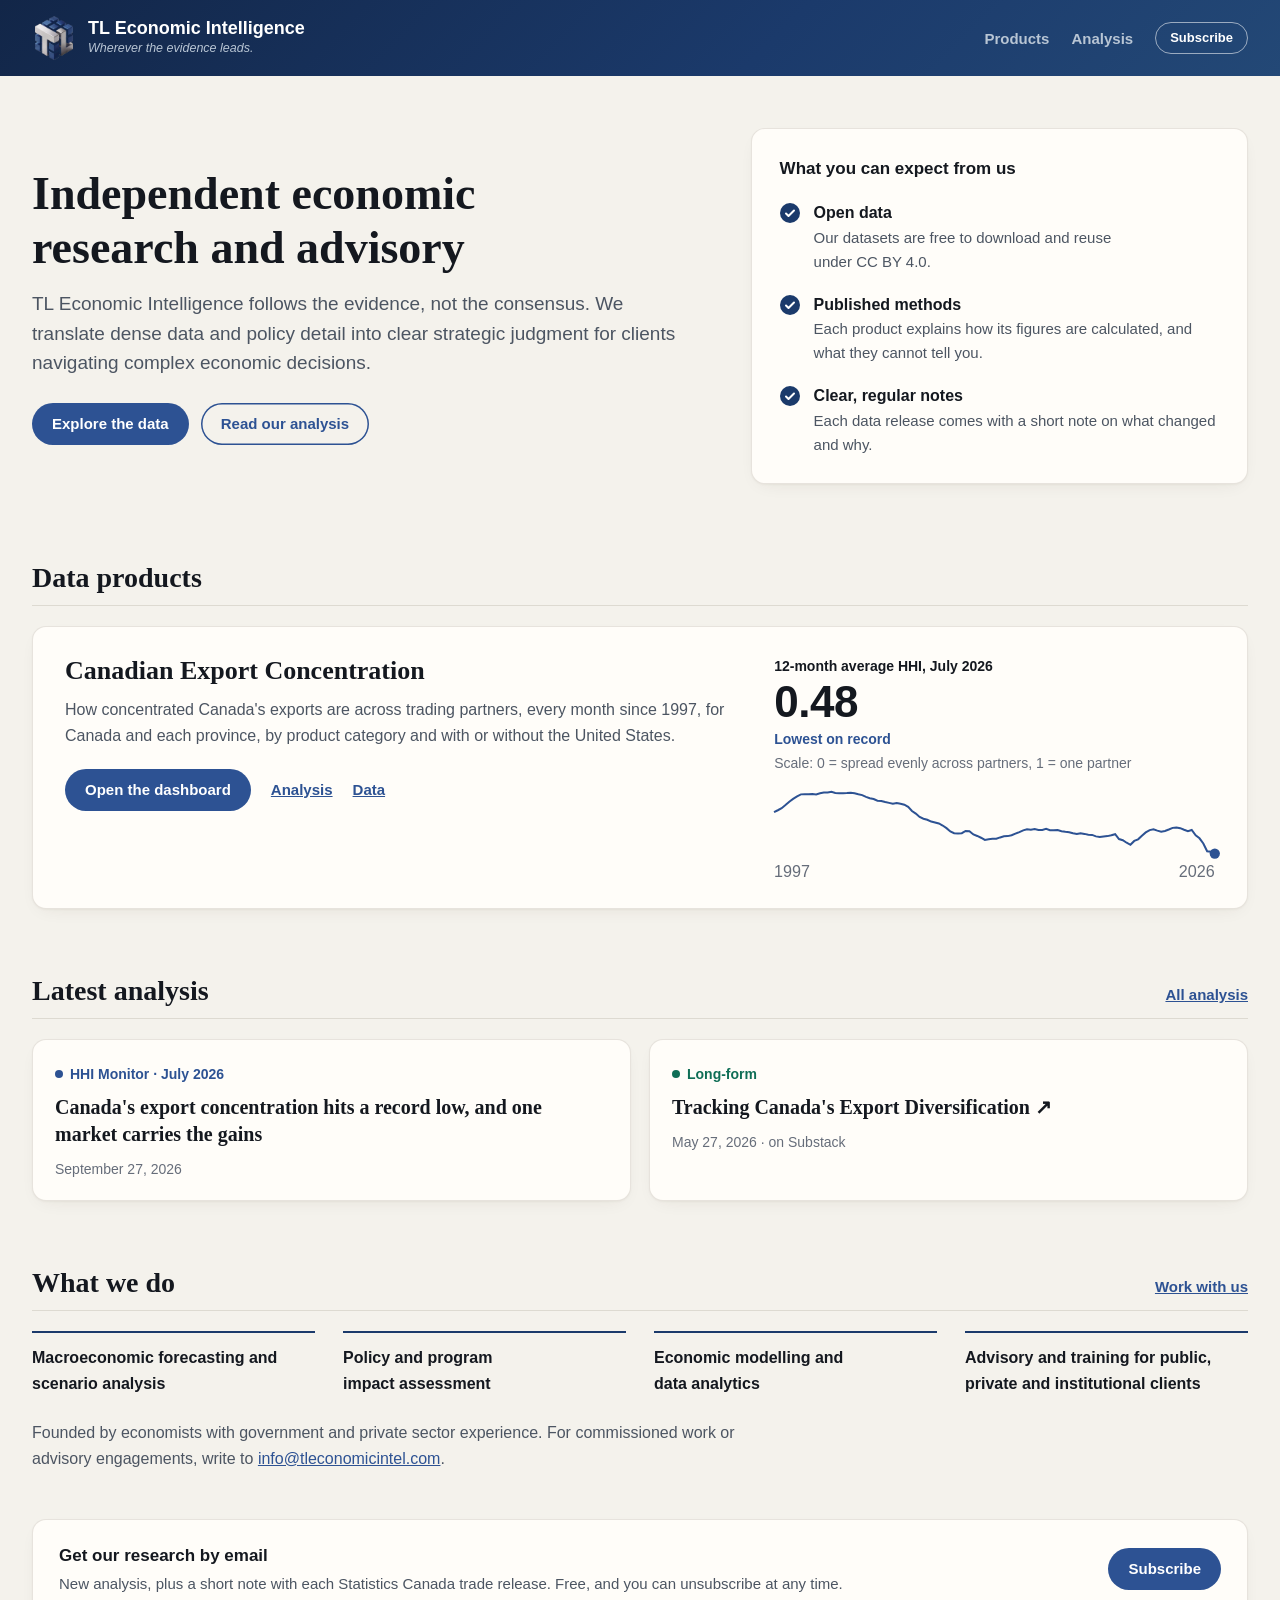
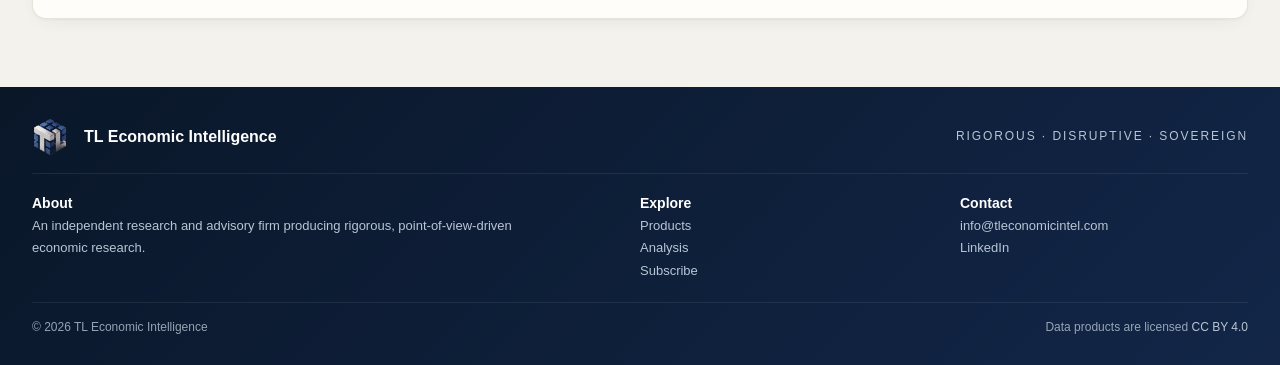
==== index.html @ 10077545 "Phone polish, review fixes and versioned stylesheets - Stylesheets load as ?v=<hash> so browsers nev" ====
<!DOCTYPE html>
<html lang="en">
<head>
<meta charset="utf-8">
<meta name="viewport" content="width=device-width, initial-scale=1">
<title>TL Economic Intelligence</title>
<meta name="description" content="Independent economic research and advisory, with public data products and regular analysis.">
<meta name="author" content="TL Economic Intelligence">

<meta property="og:type" content="website">
<meta property="og:title" content="TL Economic Intelligence">
<meta property="og:description" content="Independent economic research and advisory, with public data products and regular analysis.">
<meta property="og:url" content="https://tleconomicintel.com/">
<meta property="og:image" content="https://tleconomicintel.com/hhi/og-image.png">
<meta name="twitter:card" content="summary_large_image">
<meta name="twitter:image" content="https://tleconomicintel.com/hhi/og-image.png">
<meta property="og:site_name" content="TL Economic Intelligence">
<link rel="canonical" href="https://tleconomicintel.com/">
<link rel="stylesheet" href="/assets/chrome.css?v=e3d0f04f">
<link rel="stylesheet" href="/assets/site.css?v=e3d0f04f">
<link rel="icon" type="image/png" href="/assets/logo.png">
</head>
<body>
<a class="tl-skip" href="#content">Skip to content</a>
<header class="tl-header">
  <div class="tl-header-inner">
    <a class="tl-brand" href="/">
      <img class="tl-logo" src="/assets/logo.png" alt="" width="44" height="44">
      <span>
        <span class="tl-brand-name">TL Economic Intelligence</span>
        <span class="tl-brand-tagline">Wherever the evidence leads.</span>
      </span>
    </a>
    <nav class="tl-nav" aria-label="Site">
      <a class="tl-tab" href="/products/">Products</a>
      <a class="tl-tab" href="/analysis/">Analysis</a>
      <a class="tl-subscribe" href="https://tleconomicintel.substack.com/subscribe">Subscribe</a>
    </nav>
  </div>
</header>


<main class="wrap" id="content">

  <section class="home-hero">
    <div>
      <h1>Independent economic research and advisory</h1>
      <p class="standfirst">TL Economic Intelligence follows the evidence, not the consensus. We translate dense data and policy detail into clear strategic judgment for clients navigating complex economic decisions.</p>
      <div class="hero-actions">
        <a class="btn" href="/hhi/">Explore the data</a>
        <a class="btn btn-quiet" href="/analysis/">Read our analysis</a>
      </div>
    </div>
    <div class="panel promise-panel">
      <p class="panel-title">What you can expect from us</p>
      <ul class="promise">
        <li><p class="promise-title">Open data</p><p>Our datasets are free to download and reuse under CC BY 4.0.</p></li>
        <li><p class="promise-title">Published methods</p><p>Each product explains how its figures are calculated, and what they cannot tell you.</p></li>
        <li><p class="promise-title">Clear, regular notes</p><p>Each data release comes with a short note on what changed and why.</p></li>
      </ul>
    </div>
  </section>

  <section class="home-section" aria-labelledby="h-products">
    <div class="section-head">
      <h2 id="h-products">Data products</h2>
    </div>
    <div class="products-grid">
    <article class="product-card">
  <div class="product-main">
    <h3><a href="/hhi/">Canadian Export Concentration</a></h3>
    <p>How concentrated Canada&#39;s exports are across trading partners, every month since 1997, for Canada and each province, by product category and with or without the United States.</p>
    <div class="product-links">
      <a class="btn" href="/hhi/">Open the dashboard</a>
      <a href="/analysis/hhi/">Analysis</a>
      <a href="/hhi/data/">Data</a>
    </div>
  </div>
  
  <div class="stat">
    <span class="stat-label">12-month average HHI, July 2026</span>
    <span class="stat-value">0.48</span>
    <span class="stat-status">Lowest on record</span>
    <span class="stat-context">Scale: 0 = spread evenly across partners, 1 = one partner</span>
    <svg class="spark" viewBox="0 0 300 64" role="img" aria-label="12-month average HHI from 1997 to July 2026"><polyline class="spark-line" points="0.0,17.8 2.6,16.5 5.2,15.1 7.8,13.0 10.4,10.7 13.0,8.8 15.7,7.1 18.3,5.7 20.9,5.6 23.5,5.6 26.1,5.5 28.7,5.7 31.3,5.0 33.9,4.5 36.5,4.4 39.1,4.0 41.7,4.8 44.3,4.9 47.0,4.9 49.6,4.8 52.2,4.6 54.8,4.9 57.4,5.6 60.0,6.2 62.6,7.4 65.2,8.3 67.8,8.9 70.4,10.0 73.0,10.2 75.7,10.9 78.3,11.5 80.9,12.1 83.5,11.6 86.1,12.1 88.7,12.7 91.3,14.2 93.9,17.0 96.5,18.8 99.1,21.1 101.7,22.3 104.3,23.0 107.0,24.2 109.6,24.8 112.2,25.5 114.8,26.9 117.4,28.7 120.0,30.9 122.6,32.1 125.2,32.4 127.8,32.1 130.4,30.6 133.0,30.8 135.7,33.0 138.3,34.0 140.9,35.2 143.5,36.7 146.1,36.2 148.7,35.9 151.3,35.9 153.9,35.0 156.5,34.2 159.1,34.1 161.7,33.5 164.3,32.4 167.0,31.4 169.6,30.2 172.2,29.5 174.8,29.7 177.4,29.3 180.0,29.9 182.6,29.9 185.2,29.2 187.8,30.1 190.4,30.2 193.0,30.0 195.7,30.8 198.3,31.2 200.9,31.5 203.5,32.2 206.1,32.7 208.7,32.1 211.3,32.6 213.9,33.2 216.5,33.3 219.1,34.3 221.7,34.7 224.3,34.4 227.0,34.1 229.6,33.5 232.2,32.8 234.8,36.1 237.4,36.9 240.0,38.6 242.6,40.0 245.2,37.4 247.8,36.3 250.4,33.8 253.0,31.6 255.7,30.0 258.3,29.5 260.9,30.4 263.5,31.1 266.1,30.6 268.7,29.6 271.3,28.5 273.9,28.2 276.5,28.7 279.1,29.8 281.7,30.8 284.3,29.9 287.0,33.6 289.6,35.6 292.2,39.1 294.8,44.4 297.4,44.8 300.0,46.0"/><circle class="spark-dot" cx="300.0" cy="46.0" r="3.5"/><text class="spark-axis" x="0" y="62">1997</text><text class="spark-axis" x="300" y="62" text-anchor="end">2026</text></svg>
  </div>
  
</article>
    </div>
  </section>

  
  <section class="home-section" aria-labelledby="h-latest">
    <div class="section-head">
      <h2 id="h-latest">Latest analysis</h2>
      <a href="/analysis/">All analysis</a>
    </div>
    <div class="latest-grid">
    
      <article class="latest-card">
        <p class="hub-type" data-type="monitor">HHI Monitor · July 2026</p>
        <h3><a class="card-link" href="/analysis/hhi-monitor-2026-07/">Canada&#39;s export concentration hits a record low, and one market carries the gains</a></h3>
        <p class="latest-date">September 27, 2026</p>
      </article>
    
      <article class="latest-card">
        <p class="hub-type" data-type="longform">Long-form</p>
        <h3><a class="card-link" href="https://tleconomicintel.substack.com/p/tracking-canadas-export-diversification" rel="noopener">Tracking Canada&#39;s Export Diversification &#8599;</a></h3>
        <p class="latest-date">May 27, 2026 &middot; on Substack</p>
      </article>
    
    </div>
  </section>
  

  <section class="home-section" aria-labelledby="h-services">
    <div class="section-head">
      <h2 id="h-services">What we do</h2>
      <a href="mailto:info@tleconomicintel.com">Work with us</a>
    </div>
    <ul class="services">
      <li>Macroeconomic forecasting and scenario analysis</li>
      <li>Policy and program impact assessment</li>
      <li>Economic modelling and data analytics</li>
      <li>Advisory and training for public, private and institutional clients</li>
    </ul>
    <p class="about">Founded by economists with government and private sector experience. For commissioned work or advisory engagements, write to <a href="mailto:info@tleconomicintel.com">info@tleconomicintel.com</a>.</p>
  </section>


  
  <aside class="cta">
    <div class="cta-text">
      <p class="cta-title">Get our research by email</p>
      <p class="cta-sub">New analysis, plus a short note with each Statistics Canada trade release. Free, and you can unsubscribe at any time.</p>
    </div>
    <a class="btn" href="https://tleconomicintel.substack.com/subscribe">Subscribe</a>
  </aside>
  
</main>

<footer class="tl-footer">
  <div class="tl-footer-inner">
    <div class="tl-footer-top">
      <img class="tl-footer-logo" src="/assets/logo.png" alt="" width="36" height="36">
      <span class="tl-footer-name">TL Economic Intelligence</span>
      <span class="tl-footer-pillars">Rigorous &middot; Disruptive &middot; Sovereign</span>
    </div>
    <div class="tl-footer-grid">
      <div>
        <p class="tl-footer-h">About</p>
        <p>An independent research and advisory firm producing rigorous, point-of-view-driven economic research.</p>
      </div>
      <div>
        <p class="tl-footer-h">Explore</p>
        <a href="/products/">Products</a>
        <a href="/analysis/">Analysis</a>
        <a href="https://tleconomicintel.substack.com/subscribe">Subscribe</a>
      </div>
      <div>
        <p class="tl-footer-h">Contact</p>
        <a href="mailto:info@tleconomicintel.com">info@tleconomicintel.com</a>
        <a href="https://www.linkedin.com/company/tl-economic-intelligence/">LinkedIn</a>
      </div>
    </div>
    <div class="tl-footer-bottom">
      <span>&copy; 2026 TL Economic Intelligence</span>
      <span>Data products are licensed <a href="https://creativecommons.org/licenses/by/4.0/" rel="license">CC BY 4.0</a></span>
    </div>
  </div>
</footer>

</body>
</html>
---- assets/chrome.css ----
/* Site chrome shared by every page, including the hand-built dashboards:
   skip link, header, product bar and footer. Classes and tokens are tl-prefixed
   so they cannot collide with a dashboard's own styles. */
:root {
  --tl-navy: #1B3A6B;
  --tl-navy-deep: #122648;
  --tl-navy-darker: #0A1729;
  --tl-silver: #B8C5D4;
  --tl-platinum: #D8DDE3;
  --tl-bar-bg: #FFFFFF;
  --tl-bar-border: rgba(20,24,31,0.13);
  --tl-bar-text: #14181F;
  --tl-bar-muted: #4C5562;
  --tl-accent: #2D5293;
  --tl-font-sans: -apple-system, BlinkMacSystemFont, "Segoe UI", Roboto, Helvetica, Arial, sans-serif;
  --tl-font-serif: Georgia, "Times New Roman", serif;
  --tl-page-max: 1280px;   /* one frame width for the chrome and every page */
  --tl-gutter: 32px;
}
@media (max-width: 720px) {
  :root { --tl-gutter: 16px; }
}
@media (prefers-color-scheme: dark) {
  :root {
    --tl-bar-bg: #161B24;
    --tl-bar-border: rgba(255,255,255,0.12);
    --tl-bar-text: #ECEDEF;
    --tl-bar-muted: #A6ADBA;
    --tl-accent: #8FB3E8;
  }
}

.tl-skip { position: absolute; left: -9999px; top: 8px; z-index: 100; background: #FFFFFF; color: var(--tl-navy-deep); font: 600 14px/1.4 var(--tl-font-sans); padding: 8px 14px; border-radius: 6px; }
.tl-skip:focus { left: 16px; }

.tl-header { background: linear-gradient(135deg, var(--tl-navy-deep) 0%, var(--tl-navy) 60%, #234876 100%); color: #FFFFFF; font-family: var(--tl-font-sans); }
.tl-header-inner { max-width: var(--tl-page-max); margin: 0 auto; padding: 16px var(--tl-gutter); display: flex; flex-wrap: wrap; align-items: center; gap: 12px 28px; }
.tl-brand { display: flex; align-items: center; gap: 12px; color: #FFFFFF; text-decoration: none; min-width: 0; }
.tl-brand:hover { text-decoration: none; }
.tl-logo { width: 44px; height: 44px; object-fit: contain; flex-shrink: 0; }
.tl-brand-name { display: block; font-size: 18px; font-weight: 600; line-height: 1.2; }
.tl-brand-tagline { display: block; font-size: 12.5px; line-height: 1.4; font-style: italic; color: var(--tl-silver); }
.tl-nav { display: flex; align-items: center; gap: 22px; margin-left: auto; }
.tl-tab { color: var(--tl-silver); text-decoration: none; font-size: 15px; font-weight: 600; line-height: 1.4; padding: 8px 0 6px; border-bottom: 2px solid transparent; }
.tl-tab:hover { color: #FFFFFF; text-decoration: none; }
.tl-tab[aria-current] { color: #FFFFFF; border-bottom-color: #FFFFFF; }
.tl-subscribe { color: #FFFFFF; text-decoration: none; font-size: 13px; font-weight: 600; line-height: 1.4; border: 1px solid rgba(255,255,255,0.55); border-radius: 999px; padding: 6px 14px; white-space: nowrap; }
.tl-subscribe:hover { background: rgba(255,255,255,0.12); text-decoration: none; }
.tl-header a:focus-visible, .tl-footer a:focus-visible { outline: 2px solid #FFFFFF; outline-offset: 3px; }

.tl-product-bar { background: var(--tl-bar-bg); border-bottom: 1px solid var(--tl-bar-border); font-family: var(--tl-font-sans); }
.tl-product-bar-inner { max-width: var(--tl-page-max); margin: 0 auto; padding: 0 var(--tl-gutter); display: flex; flex-wrap: wrap; align-items: center; gap: 0 24px; }
.tl-product-name { font-family: var(--tl-font-serif); font-size: 17px; font-weight: 700; line-height: 1.3; color: var(--tl-bar-text); text-decoration: none; padding: 12px 0; }
.tl-product-name:hover { text-decoration: none; color: var(--tl-accent); }
.tl-product-tabs { display: flex; gap: 20px; margin-left: auto; }
.tl-product-tabs a { color: var(--tl-bar-muted); text-decoration: none; font-size: 14px; font-weight: 600; line-height: 1.4; padding: 13px 0 11px; border-bottom: 2px solid transparent; }
.tl-product-tabs a:hover { color: var(--tl-bar-text); text-decoration: none; }
.tl-product-tabs a[aria-current] { color: var(--tl-accent); border-bottom-color: var(--tl-accent); }
.tl-product-bar a:focus-visible { outline: 2px solid var(--tl-accent); outline-offset: 2px; }

.tl-footer { background: linear-gradient(135deg, var(--tl-navy-darker) 0%, var(--tl-navy-deep) 100%); color: var(--tl-silver); padding: 32px 0 28px; margin-top: 48px; font: 13px/1.7 var(--tl-font-sans); }
.tl-footer-inner { max-width: var(--tl-page-max); margin: 0 auto; padding: 0 var(--tl-gutter); }
.tl-footer-top { display: flex; flex-wrap: wrap; align-items: center; gap: 8px 16px; padding-bottom: 18px; border-bottom: 1px solid rgba(255,255,255,0.08); }
.tl-footer-logo { width: 36px; height: 36px; object-fit: contain; }
.tl-footer-name { color: #FFFFFF; font-weight: 600; font-size: 16px; }
.tl-footer-pillars { margin-left: auto; font-size: 12px; letter-spacing: 0.16em; text-transform: uppercase; font-weight: 500; }
.tl-footer-grid { display: grid; grid-template-columns: 2fr 1fr 1fr; gap: 24px 32px; padding-top: 18px; }
.tl-footer-h { font-size: 14px; color: #FFFFFF; font-weight: 600; margin: 0 0 6px; }
.tl-footer p { margin: 0; }
.tl-footer a { color: var(--tl-silver); display: block; text-decoration: none; }
.tl-footer a:hover { color: #FFFFFF; text-decoration: underline; }
.tl-footer-bottom { display: flex; flex-wrap: wrap; justify-content: space-between; gap: 6px 16px; margin-top: 20px; padding-top: 14px; border-top: 1px solid rgba(255,255,255,0.08); font-size: 12px; color: rgba(184,197,212,0.8); }
.tl-footer-bottom a { display: inline; }

@media (max-width: 720px) {
  .tl-header-inner { padding-top: 14px; padding-bottom: 0; }
  .tl-nav { flex-basis: 100%; margin-left: 0; gap: 20px; border-top: 1px solid rgba(255,255,255,0.12); padding: 4px 0 2px; }
  .tl-subscribe { margin-left: auto; }
  .tl-brand-tagline { display: none; }
  .tl-product-name { padding-bottom: 0; }
  .tl-product-tabs { margin-left: 0; flex-basis: 100%; }
  .tl-footer-grid { grid-template-columns: 1fr; }
  .tl-footer-pillars { margin-left: 0; flex-basis: 100%; }
}
---- assets/site.css ----
:root {
  --brand-navy: #1B3A6B;
  --brand-blue: #2D5293;
  --color-page-bg: #F4F2EC;
  --color-card-bg: #FFFDF9;
  --color-card-bg-soft: #F8F6F0;
  --color-text-primary: #14181F;
  --color-text-secondary: #4C5562;
  --color-text-tertiary: #666D7A;
  --color-border: rgba(60,45,20,0.12);
  --color-warning-bg: #FAEEDA;
  --color-warning-text: #7A4A10;
  --link: var(--brand-blue);
  --tag-monitor: #2D5293;
  --tag-longform: #0F6E56;
  --rule-strong: #1B3A6B;
  --spark: #2D5293;
  --shadow: 0 1px 2px rgba(60,45,20,0.04), 0 6px 20px -10px rgba(60,45,20,0.12);
  --shadow-raised: 0 2px 4px rgba(60,45,20,0.05), 0 14px 30px -12px rgba(60,45,20,0.18);
  --radius: 14px;
  --font-sans: -apple-system, BlinkMacSystemFont, "Segoe UI", Roboto, Helvetica, Arial, sans-serif;
  --font-serif: Georgia, "Times New Roman", serif;
}
@media (prefers-color-scheme: dark) {
  :root {
    --color-page-bg: #0E1218;
    --color-card-bg: #161B24;
    --color-card-bg-soft: #1A1F29;
    --color-text-primary: #ECEDEF;
    --color-text-secondary: #A6ADBA;
    --color-text-tertiary: #8A92A0;
    --color-border: rgba(255,255,255,0.12);
    --color-warning-bg: #4B2D0A;
    --color-warning-text: #F5C98A;
    --link: #8FB3E8;
    --tag-monitor: #8FB3E8;
    --tag-longform: #5DCAA5;
    --rule-strong: #8FB3E8;
    --spark: #8FB3E8;
    --shadow: none;
    --shadow-raised: 0 0 0 1px rgba(255,255,255,0.18);
  }
}
* { box-sizing: border-box; }
html { -webkit-text-size-adjust: 100%; }
body { margin: 0; background: var(--color-page-bg); color: var(--color-text-primary); font-family: var(--font-sans); font-size: 16px; line-height: 1.6; -webkit-font-smoothing: antialiased; }
a { color: var(--link); }
img { max-width: 100%; height: auto; }
:focus-visible { outline: 2px solid var(--link); outline-offset: 2px; }
p, li, dd, figcaption { text-wrap: pretty; }
.sr-only { position: absolute; width: 1px; height: 1px; margin: -1px; overflow: hidden; clip: rect(0 0 0 0); white-space: nowrap; }   /* avoid a single word alone on the last line */

/* Page frame: wide on desktop; text keeps a comfortable line length inside it */
.wrap { max-width: var(--tl-page-max); margin: 0 auto; padding: 44px var(--tl-gutter) 8px; }
.page-intro { max-width: 760px; margin-bottom: 28px; }
.eyebrow { font-size: 14px; font-weight: 600; color: var(--link); margin: 0 0 10px; }
h1 { font-family: var(--font-serif); font-size: 40px; line-height: 1.18; font-weight: 700; margin: 0 0 14px; text-wrap: balance; }
.standfirst { font-size: 19px; line-height: 1.55; color: var(--color-text-secondary); margin: 0; text-wrap: pretty; }
.meta { font-size: 14px; color: var(--color-text-tertiary); margin: 14px 0 0; }
.draft-banner { background: var(--color-warning-bg); color: var(--color-warning-text); border-radius: 8px; padding: 10px 14px; font-size: 14px; font-weight: 600; margin-bottom: 24px; }

/* Text column with a side panel of tools (contents, download, share, cite) */
.layout { display: grid; grid-template-columns: minmax(0, 700px) minmax(260px, 320px); justify-content: space-between; gap: 32px 64px; align-items: start; }
.rail { position: sticky; top: 24px; display: grid; gap: 16px; }
.panel { background: var(--color-card-bg); border: 1px solid var(--color-border); border-radius: var(--radius); box-shadow: var(--shadow); padding: 18px 20px; }
.panel p { margin: 0; font-size: 14px; color: var(--color-text-secondary); }
.panel .panel-title { font-size: 15px; font-weight: 600; color: var(--color-text-primary); margin: 0 0 8px; }
.panel .btn { margin-top: 12px; }
.toc ol { list-style: none; margin: 0; padding: 0; display: grid; gap: 2px; }
.toc a { display: block; padding: 4px 0; font-size: 14px; color: var(--color-text-secondary); text-decoration: none; }
.toc a:hover { color: var(--link); text-decoration: underline; }

/* Long-form text */
.prose { font-size: 17px; line-height: 1.7; }
.prose p { margin: 0 0 18px; text-wrap: pretty; }
.prose h2 { font-family: var(--font-serif); font-size: 24px; line-height: 1.3; margin: 36px 0 12px; text-wrap: balance; scroll-margin-top: 24px; }
.prose > h2:first-child { margin-top: 0; }
figure { margin: 28px 0; }
figure img { display: block; width: 100%; border-radius: 10px; border: 1px solid var(--color-border); background: #FFFFFF; }
figcaption { font-size: 14px; color: var(--color-text-tertiary); margin-top: 8px; }
.source { font-size: 14px; color: var(--color-text-tertiary); margin: 20px 0 0; }

.btn { display: inline-flex; align-items: center; height: 42px; padding: 0 20px; border-radius: 21px; background: var(--brand-blue); color: #FFFFFF; font-size: 15px; font-weight: 600; text-decoration: none; white-space: nowrap; transition: background-color 0.15s; }
.btn:hover { background: var(--brand-navy); }
.btn-quiet { background: transparent; color: var(--link); box-shadow: inset 0 0 0 1.5px currentColor; }
.btn-quiet:hover { background: rgba(45,82,147,0.08); }
.cta { background: var(--color-card-bg); border: 1px solid var(--color-border); border-radius: var(--radius); box-shadow: var(--shadow); padding: 22px 26px; margin: 48px 0 12px; display: flex; flex-wrap: wrap; align-items: center; gap: 14px 24px; }
.cta-text { flex: 1 1 320px; }
.cta-title { font-size: 17px; font-weight: 600; margin: 0 0 2px; }
.cta-sub { font-size: 15px; color: var(--color-text-secondary); margin: 0; }

/* Cards whose title is their only link: the whole card is the target */
.hub-item, .latest-card { position: relative; background: var(--color-card-bg); border: 1px solid var(--color-border); border-radius: var(--radius); box-shadow: var(--shadow); transition: box-shadow 0.15s, transform 0.15s; }
.hub-item:hover, .latest-card:hover { box-shadow: var(--shadow-raised); transform: translateY(-1px); }
.card-link { color: var(--color-text-primary); text-decoration: none; }
.card-link::after { content: ""; position: absolute; inset: 0; border-radius: inherit; }
.hub-item:hover .card-link, .latest-card:hover .card-link { color: var(--link); }
.card-link:focus-visible { outline: none; }
.hub-item:focus-within, .latest-card:focus-within { outline: 2px solid var(--link); outline-offset: 2px; }
.hub-type { display: inline-flex; align-items: center; gap: 7px; font-size: 14px; font-weight: 600; color: var(--tag); margin: 0 0 8px; }
.hub-type::before { content: ""; width: 8px; height: 8px; border-radius: 50%; background: var(--tag); }
[data-type="monitor"] { --tag: var(--tag-monitor); }
[data-type="longform"] { --tag: var(--tag-longform); }

/* Analysis hub */
.filters { display: flex; flex-wrap: wrap; gap: 8px; margin: 0 0 18px; }
.filter { font: inherit; font-size: 14px; font-weight: 600; color: var(--color-text-secondary); background: transparent; border: 1px solid var(--color-border); border-radius: 999px; padding: 6px 14px; cursor: pointer; }
.filter[aria-pressed="true"] { background: var(--brand-navy); border-color: var(--brand-navy); color: #FFFFFF; }
.hub-list { list-style: none; padding: 0; margin: 0; display: grid; grid-template-columns: repeat(auto-fill, minmax(min(100%, 440px), 1fr)); gap: 18px; }
.hub-item { padding: 22px 24px; }
.hub-item h2 { font-family: var(--font-serif); font-size: 23px; line-height: 1.3; margin: 0 0 10px; text-wrap: balance; }
.hub-summary { margin: 0 0 10px; color: var(--color-text-secondary); font-size: 15.5px; }
.hub-foot { margin: 0; font-size: 14px; color: var(--color-text-tertiary); }

/* Homepage */
.home-hero { display: grid; grid-template-columns: minmax(0, 1.3fr) minmax(0, 1fr); gap: 32px 72px; align-items: center; padding: 8px 0 12px; }
.home-hero h1 { font-size: 46px; }
.hero-actions { display: flex; flex-wrap: wrap; gap: 12px; margin-top: 26px; }
.promise-panel { padding: 26px 28px; }
.promise-panel .panel-title { font-size: 17px; margin-bottom: 18px; }
.promise { list-style: none; margin: 0; padding: 0; display: grid; gap: 18px; }
.promise li { padding-left: 34px; position: relative; }
.promise li::before { content: ""; position: absolute; left: 0; top: 3px; width: 20px; height: 20px; border-radius: 50%; background: var(--rule-strong) url("data:image/svg+xml,%3Csvg xmlns='http://www.w3.org/2000/svg' viewBox='0 0 20 20'%3E%3Cpath d='M6 10.5l2.5 2.5L14 7.5' fill='none' stroke='white' stroke-width='2' stroke-linecap='round' stroke-linejoin='round'/%3E%3C/svg%3E") center / 20px no-repeat; }
.promise p { font-size: 15px; }
.promise .promise-title { font-size: 16px; font-weight: 600; color: var(--color-text-primary); }
.home-section { margin-top: 64px; }
.section-head { display: flex; flex-wrap: wrap; align-items: baseline; justify-content: space-between; gap: 4px 16px; border-bottom: 1px solid var(--color-border); padding-bottom: 10px; margin-bottom: 20px; }
.section-head h2 { font-family: var(--font-serif); font-size: 28px; line-height: 1.25; margin: 0; }
.section-head a { font-weight: 600; font-size: 15px; }
.products-grid { display: grid; grid-template-columns: repeat(auto-fit, minmax(min(100%, 480px), 1fr)); gap: 18px; }
.product-card { background: var(--color-card-bg); border: 1px solid var(--color-border); border-radius: var(--radius); box-shadow: var(--shadow); padding: 28px 32px; display: grid; grid-template-columns: minmax(0, 3fr) minmax(0, 2fr); gap: 20px 48px; }
.product-card h3 { font-family: var(--font-serif); font-size: 26px; line-height: 1.25; margin: 0 0 10px; }
.product-card h3 a { color: inherit; text-decoration: none; }
.product-card h3 a:hover { color: var(--link); }
.product-card p { margin: 0; color: var(--color-text-secondary); font-size: 16px; }
.stat { display: grid; gap: 2px; }
.stat-value { font-size: 44px; line-height: 1.05; font-weight: 700; letter-spacing: -0.01em; font-variant-numeric: tabular-nums; }
.stat-label { font-size: 14px; font-weight: 600; }
.stat-status { font-size: 14px; font-weight: 600; color: var(--tag-monitor); }
.stat-context { font-size: 14px; color: var(--color-text-tertiary); }
.spark { display: block; width: 100%; height: auto; aspect-ratio: 300 / 64; margin-top: 10px; overflow: visible; }
.spark-line { fill: none; stroke: var(--spark); stroke-width: 2; vector-effect: non-scaling-stroke; }
.spark-dot { fill: var(--spark); }
.spark-axis { font-size: 11px; fill: var(--color-text-tertiary); }
.product-links { margin-top: 20px; display: flex; flex-wrap: wrap; align-items: center; gap: 10px 20px; }
.product-links a:not(.btn) { font-weight: 600; font-size: 15px; }
.products-more { margin: 22px 0 0; color: var(--color-text-secondary); }
.latest-grid { display: grid; grid-template-columns: repeat(auto-fit, minmax(min(100%, 320px), 1fr)); gap: 18px; }
.latest-card { padding: 20px 22px; }
.latest-card h3 { font-family: var(--font-serif); font-size: 20px; line-height: 1.35; margin: 0 0 10px; }
.latest-date { margin: 0; font-size: 14px; color: var(--color-text-tertiary); }
.services { margin: 0; padding: 0; list-style: none; display: grid; grid-template-columns: repeat(auto-fit, minmax(min(100%, 240px), 1fr)); gap: 12px 28px; }
.services li { border-top: 2px solid var(--rule-strong); padding-top: 12px; font-weight: 600; }
.about { margin: 24px 0 0; color: var(--color-text-secondary); max-width: 760px; }

/* Data page */
.dl-facts { list-style: none; margin: 12px 0 0; padding: 0; font-size: 14px; line-height: 1.6; color: var(--color-text-secondary); }
.columns { margin: 0; display: grid; grid-template-columns: max-content 1fr; gap: 10px 20px; background: var(--color-card-bg); border: 1px solid var(--color-border); border-radius: var(--radius); box-shadow: var(--shadow); padding: 18px 22px; font-size: 15px; line-height: 1.55; }
.columns dt { font-family: ui-monospace, SFMono-Regular, Menlo, Consolas, monospace; font-size: 14px; font-weight: 600; }
.columns dd { margin: 0; color: var(--color-text-secondary); }
.cite { margin: 0; background: var(--color-card-bg-soft); border: 1px solid var(--color-border); border-radius: 8px; padding: 12px 14px; font-size: 14px; line-height: 1.55; overflow-wrap: anywhere; }

/* Share links */
.share { display: flex; flex-wrap: wrap; gap: 6px 16px; }
.share a, .share button { font: inherit; font-size: 15px; font-weight: 600; color: var(--link); background: none; border: 0; padding: 0; cursor: pointer; text-decoration: none; }
.share a:hover, .share button:hover { text-decoration: underline; }

@media (prefers-reduced-motion: reduce) {
  .hub-item, .latest-card, .btn { transition: none; }
  .hub-item:hover, .latest-card:hover { transform: none; }
}
@media (max-width: 1000px) {
  .layout { grid-template-columns: minmax(0, 1fr); }
  /* One column: the intro, then any .rail-top panel (the download), then the text, then the other panels */
  .layout > .main, .rail { display: contents; }
  .layout .page-intro { order: -2; }
  .layout > .main > .page-intro { margin-bottom: 0; }
  .rail > * { order: 1; }
  .rail > .rail-top { order: -1; }
  .toc { display: none; }
  .home-hero { grid-template-columns: 1fr; }
}
@media (max-width: 720px) {
  .wrap { padding-top: 28px; }
  h1, .home-hero h1 { font-size: 30px; }
  .standfirst { font-size: 17px; }
  .prose { font-size: 16.5px; }
  .home-section { margin-top: 44px; }
  .section-head h2 { font-size: 24px; }
  .product-card { grid-template-columns: 1fr; padding: 22px; }
  .product-links .btn { flex: 1 1 100%; justify-content: center; }
  .columns { grid-template-columns: 1fr; gap: 2px; }
  .columns dd { margin-bottom: 10px; }
}
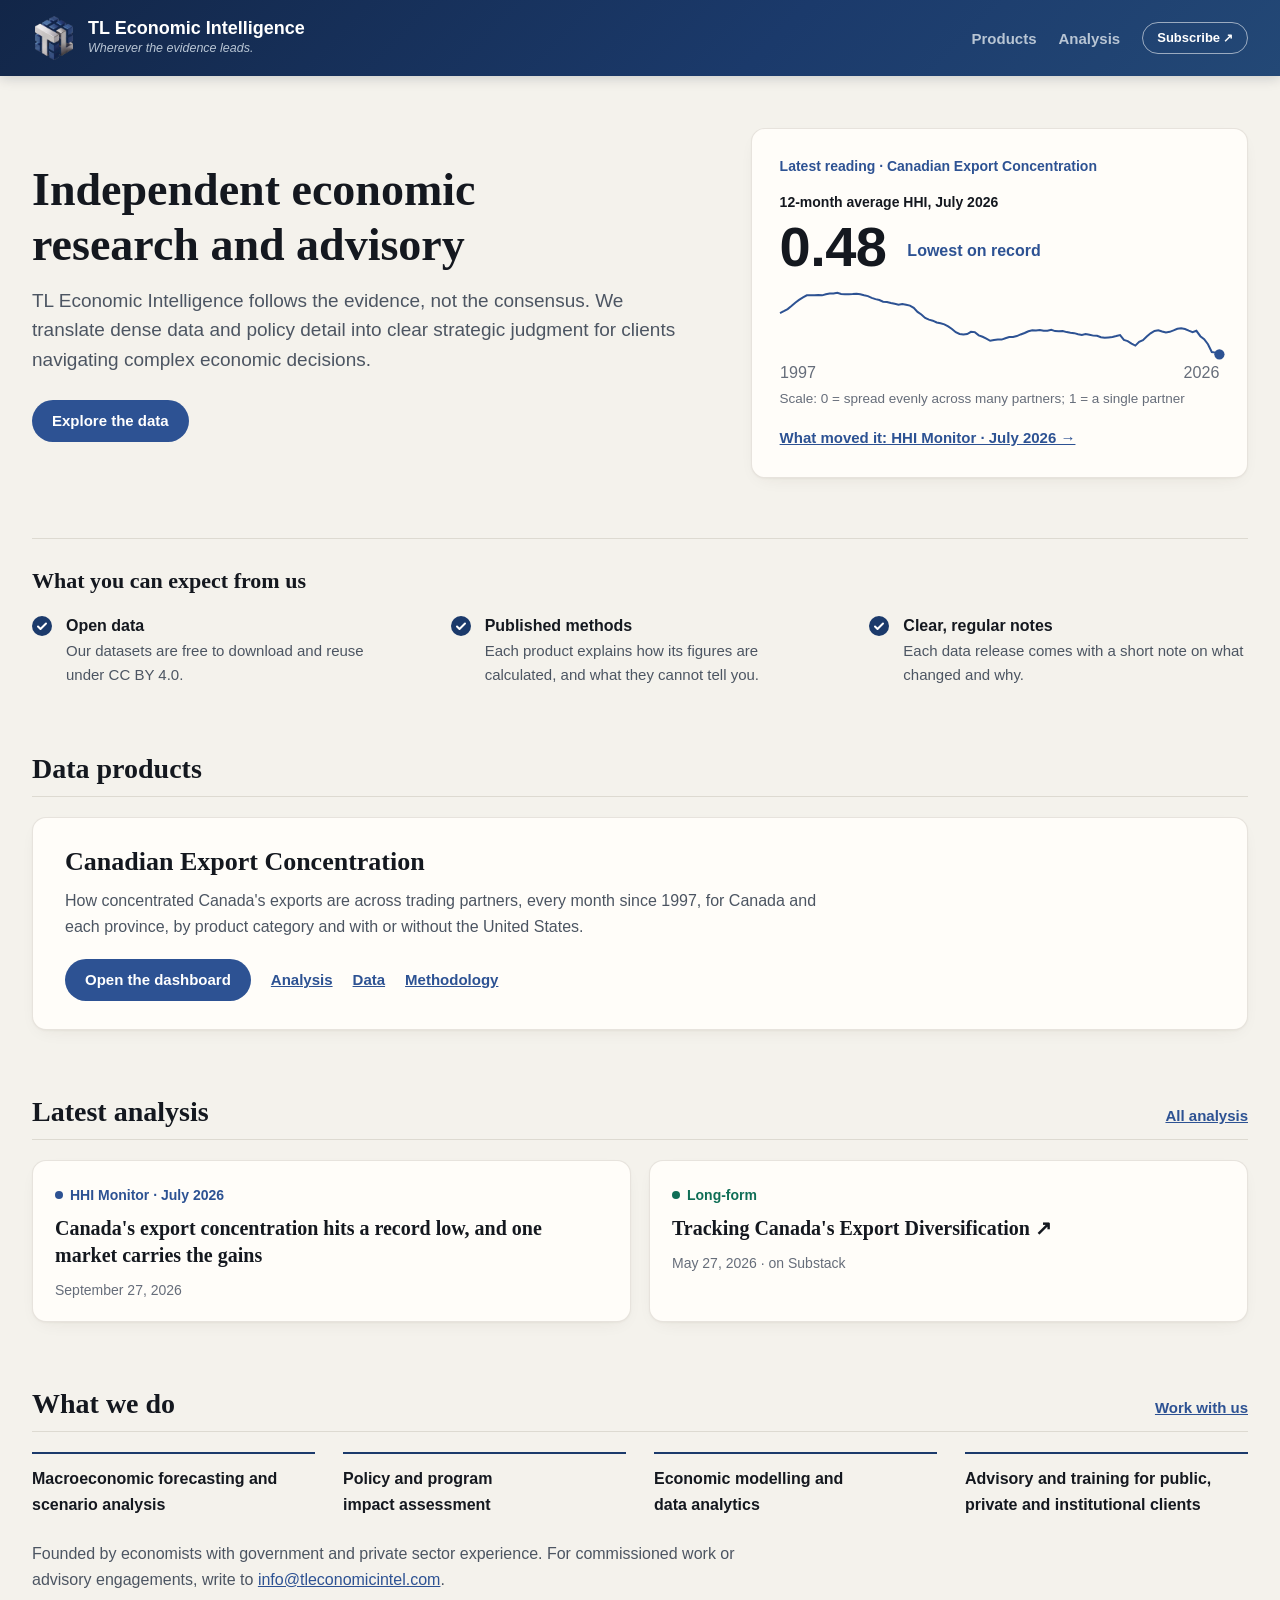
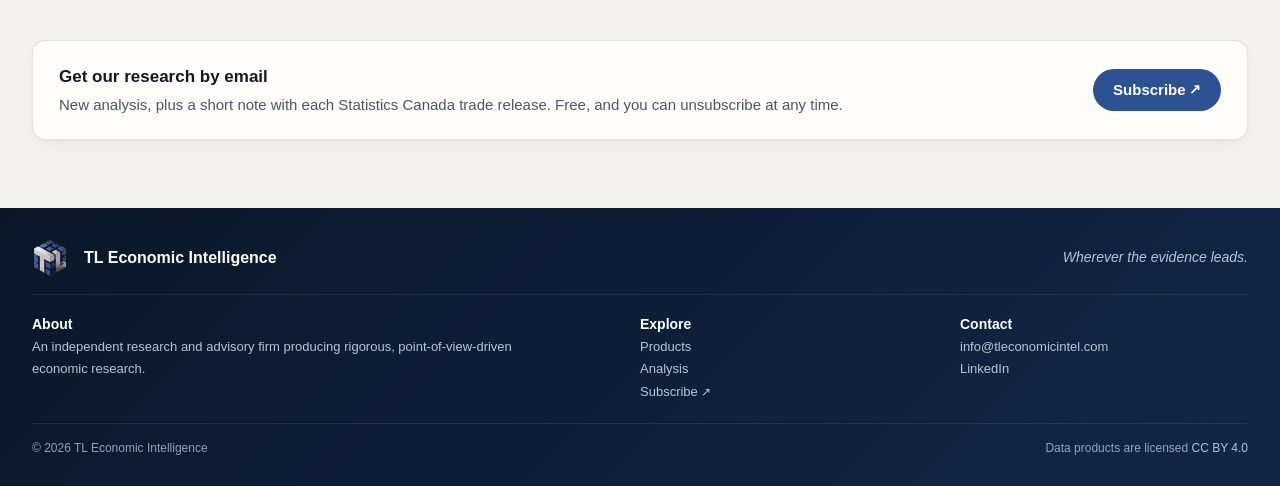
==== commit 26d4605a: "Site review fixes: sticky header, one tagline, hero reading - Header stays pinned on larger screens;" ====
--- a/index.html
+++ b/index.html
@@ -16,8 +16,8 @@
 <meta name="twitter:image" content="https://tleconomicintel.com/hhi/og-image.png">
 <meta property="og:site_name" content="TL Economic Intelligence">
 <link rel="canonical" href="https://tleconomicintel.com/">
-<link rel="stylesheet" href="/assets/chrome.css?v=e3d0f04f">
-<link rel="stylesheet" href="/assets/site.css?v=e3d0f04f">
+<link rel="stylesheet" href="/assets/chrome.css?v=2e0816f7">
+<link rel="stylesheet" href="/assets/site.css?v=2e0816f7">
 <link rel="icon" type="image/png" href="/assets/logo.png">
 </head>
 <body>
@@ -34,7 +34,7 @@
     <nav class="tl-nav" aria-label="Site">
       <a class="tl-tab" href="/products/">Products</a>
       <a class="tl-tab" href="/analysis/">Analysis</a>
-      <a class="tl-subscribe" href="https://tleconomicintel.substack.com/subscribe">Subscribe</a>
+      <a class="tl-subscribe" href="https://tleconomicintel.substack.com/subscribe">Subscribe<span class="tl-ext" aria-hidden="true">&#8599;</span><span class="tl-sr"> (on Substack)</span></a>
     </nav>
   </div>
 </header>
@@ -48,17 +48,28 @@
       <p class="standfirst">TL Economic Intelligence follows the evidence, not the consensus. We translate dense data and policy detail into clear strategic judgment for clients navigating complex economic decisions.</p>
       <div class="hero-actions">
         <a class="btn" href="/hhi/">Explore the data</a>
-        <a class="btn btn-quiet" href="/analysis/">Read our analysis</a>
       </div>
     </div>
-    <div class="panel promise-panel">
-      <p class="panel-title">What you can expect from us</p>
-      <ul class="promise">
-        <li><p class="promise-title">Open data</p><p>Our datasets are free to download and reuse under CC BY 4.0.</p></li>
-        <li><p class="promise-title">Published methods</p><p>Each product explains how its figures are calculated, and what they cannot tell you.</p></li>
-        <li><p class="promise-title">Clear, regular notes</p><p>Each data release comes with a short note on what changed and why.</p></li>
-      </ul>
+    
+    <div class="panel reading">
+      <p class="reading-kicker">Latest reading &middot; Canadian Export Concentration</p>
+      <p class="reading-label">12-month average HHI, July 2026</p>
+      <p class="reading-value">0.48 <span class="reading-status">Lowest on record</span></p>
+      <svg class="spark" viewBox="0 0 300 64" role="img" aria-label="12-month average HHI from 1997 to July 2026"><polyline class="spark-line" points="0.0,17.8 2.6,16.5 5.2,15.1 7.8,13.0 10.4,10.7 13.0,8.8 15.7,7.1 18.3,5.7 20.9,5.6 23.5,5.6 26.1,5.5 28.7,5.7 31.3,5.0 33.9,4.5 36.5,4.4 39.1,4.0 41.7,4.8 44.3,4.9 47.0,4.9 49.6,4.8 52.2,4.6 54.8,4.9 57.4,5.6 60.0,6.2 62.6,7.4 65.2,8.3 67.8,8.9 70.4,10.0 73.0,10.2 75.7,10.9 78.3,11.5 80.9,12.1 83.5,11.6 86.1,12.1 88.7,12.7 91.3,14.2 93.9,17.0 96.5,18.8 99.1,21.1 101.7,22.3 104.3,23.0 107.0,24.2 109.6,24.8 112.2,25.5 114.8,26.9 117.4,28.7 120.0,30.9 122.6,32.1 125.2,32.4 127.8,32.1 130.4,30.6 133.0,30.8 135.7,33.0 138.3,34.0 140.9,35.2 143.5,36.7 146.1,36.2 148.7,35.9 151.3,35.9 153.9,35.0 156.5,34.2 159.1,34.1 161.7,33.5 164.3,32.4 167.0,31.4 169.6,30.2 172.2,29.5 174.8,29.7 177.4,29.3 180.0,29.9 182.6,29.9 185.2,29.2 187.8,30.1 190.4,30.2 193.0,30.0 195.7,30.8 198.3,31.2 200.9,31.5 203.5,32.2 206.1,32.7 208.7,32.1 211.3,32.6 213.9,33.2 216.5,33.3 219.1,34.3 221.7,34.7 224.3,34.4 227.0,34.1 229.6,33.5 232.2,32.8 234.8,36.1 237.4,36.9 240.0,38.6 242.6,40.0 245.2,37.4 247.8,36.3 250.4,33.8 253.0,31.6 255.7,30.0 258.3,29.5 260.9,30.4 263.5,31.1 266.1,30.6 268.7,29.6 271.3,28.5 273.9,28.2 276.5,28.7 279.1,29.8 281.7,30.8 284.3,29.9 287.0,33.6 289.6,35.6 292.2,39.1 294.8,44.4 297.4,44.8 300.0,46.0"/><circle class="spark-dot" cx="300.0" cy="46.0" r="3.5"/><text class="spark-axis" x="0" y="62">1997</text><text class="spark-axis" x="300" y="62" text-anchor="end">2026</text></svg>
+      <p class="reading-context">Scale: 0 = spread evenly across many partners; <span class="tl-nowrap">1 = a single partner</span></p>
+      <a class="reading-link" href="/analysis/hhi-monitor-2026-07/">What moved it: HHI Monitor · July 2026 &rarr;</a>
+      
     </div>
+    
+  </section>
+
+  <section class="promise-strip" aria-labelledby="h-promise">
+    <h2 class="promise-heading" id="h-promise">What you can expect from us</h2>
+    <ul class="promise">
+      <li><p class="promise-title">Open data</p><p>Our datasets are free to download and reuse under <span class="tl-nowrap">CC BY 4.0</span>.</p></li>
+      <li><p class="promise-title">Published methods</p><p>Each product explains how its figures are calculated, and what they cannot tell you.</p></li>
+      <li><p class="promise-title">Clear, regular notes</p><p>Each data release comes with a short note on what changed and why.</p></li>
+    </ul>
   </section>
 
   <section class="home-section" aria-labelledby="h-products">
@@ -66,7 +77,9 @@
       <h2 id="h-products">Data products</h2>
     </div>
     <div class="products-grid">
-    <article class="product-card">
+    
+
+<article class="product-card product-card-plain">
   <div class="product-main">
     <h3><a href="/hhi/">Canadian Export Concentration</a></h3>
     <p>How concentrated Canada&#39;s exports are across trading partners, every month since 1997, for Canada and each province, by product category and with or without the United States.</p>
@@ -74,15 +87,8 @@
       <a class="btn" href="/hhi/">Open the dashboard</a>
       <a href="/analysis/hhi/">Analysis</a>
       <a href="/hhi/data/">Data</a>
+      <a href="/hhi/methodology/">Methodology</a>
     </div>
-  </div>
-  
-  <div class="stat">
-    <span class="stat-label">12-month average HHI, July 2026</span>
-    <span class="stat-value">0.48</span>
-    <span class="stat-status">Lowest on record</span>
-    <span class="stat-context">Scale: 0 = spread evenly across partners, 1 = one partner</span>
-    <svg class="spark" viewBox="0 0 300 64" role="img" aria-label="12-month average HHI from 1997 to July 2026"><polyline class="spark-line" points="0.0,17.8 2.6,16.5 5.2,15.1 7.8,13.0 10.4,10.7 13.0,8.8 15.7,7.1 18.3,5.7 20.9,5.6 23.5,5.6 26.1,5.5 28.7,5.7 31.3,5.0 33.9,4.5 36.5,4.4 39.1,4.0 41.7,4.8 44.3,4.9 47.0,4.9 49.6,4.8 52.2,4.6 54.8,4.9 57.4,5.6 60.0,6.2 62.6,7.4 65.2,8.3 67.8,8.9 70.4,10.0 73.0,10.2 75.7,10.9 78.3,11.5 80.9,12.1 83.5,11.6 86.1,12.1 88.7,12.7 91.3,14.2 93.9,17.0 96.5,18.8 99.1,21.1 101.7,22.3 104.3,23.0 107.0,24.2 109.6,24.8 112.2,25.5 114.8,26.9 117.4,28.7 120.0,30.9 122.6,32.1 125.2,32.4 127.8,32.1 130.4,30.6 133.0,30.8 135.7,33.0 138.3,34.0 140.9,35.2 143.5,36.7 146.1,36.2 148.7,35.9 151.3,35.9 153.9,35.0 156.5,34.2 159.1,34.1 161.7,33.5 164.3,32.4 167.0,31.4 169.6,30.2 172.2,29.5 174.8,29.7 177.4,29.3 180.0,29.9 182.6,29.9 185.2,29.2 187.8,30.1 190.4,30.2 193.0,30.0 195.7,30.8 198.3,31.2 200.9,31.5 203.5,32.2 206.1,32.7 208.7,32.1 211.3,32.6 213.9,33.2 216.5,33.3 219.1,34.3 221.7,34.7 224.3,34.4 227.0,34.1 229.6,33.5 232.2,32.8 234.8,36.1 237.4,36.9 240.0,38.6 242.6,40.0 245.2,37.4 247.8,36.3 250.4,33.8 253.0,31.6 255.7,30.0 258.3,29.5 260.9,30.4 263.5,31.1 266.1,30.6 268.7,29.6 271.3,28.5 273.9,28.2 276.5,28.7 279.1,29.8 281.7,30.8 284.3,29.9 287.0,33.6 289.6,35.6 292.2,39.1 294.8,44.4 297.4,44.8 300.0,46.0"/><circle class="spark-dot" cx="300.0" cy="46.0" r="3.5"/><text class="spark-axis" x="0" y="62">1997</text><text class="spark-axis" x="300" y="62" text-anchor="end">2026</text></svg>
   </div>
   
 </article>
@@ -134,7 +140,7 @@
       <p class="cta-title">Get our research by email</p>
       <p class="cta-sub">New analysis, plus a short note with each Statistics Canada trade release. Free, and you can unsubscribe at any time.</p>
     </div>
-    <a class="btn" href="https://tleconomicintel.substack.com/subscribe">Subscribe</a>
+    <a class="btn" href="https://tleconomicintel.substack.com/subscribe">Subscribe<span class="tl-ext" aria-hidden="true">&#8599;</span><span class="tl-sr"> (on Substack)</span></a>
   </aside>
   
 </main>
@@ -144,7 +150,7 @@
     <div class="tl-footer-top">
       <img class="tl-footer-logo" src="/assets/logo.png" alt="" width="36" height="36">
       <span class="tl-footer-name">TL Economic Intelligence</span>
-      <span class="tl-footer-pillars">Rigorous &middot; Disruptive &middot; Sovereign</span>
+      <span class="tl-footer-tagline">Wherever the evidence leads.</span>
     </div>
     <div class="tl-footer-grid">
       <div>
@@ -155,7 +161,7 @@
         <p class="tl-footer-h">Explore</p>
         <a href="/products/">Products</a>
         <a href="/analysis/">Analysis</a>
-        <a href="https://tleconomicintel.substack.com/subscribe">Subscribe</a>
+        <a href="https://tleconomicintel.substack.com/subscribe">Subscribe<span class="tl-ext" aria-hidden="true">&#8599;</span><span class="tl-sr"> (on Substack)</span></a>
       </div>
       <div>
         <p class="tl-footer-h">Contact</p>
@@ -165,7 +171,7 @@
     </div>
     <div class="tl-footer-bottom">
       <span>&copy; 2026 TL Economic Intelligence</span>
-      <span>Data products are licensed <a href="https://creativecommons.org/licenses/by/4.0/" rel="license">CC BY 4.0</a></span>
+      <span>Data products are licensed <a href="https://creativecommons.org/licenses/by/4.0/" rel="license"><span class="tl-nowrap">CC BY 4.0</span></a></span>
     </div>
   </div>
 </footer>
--- a/assets/chrome.css
+++ b/assets/chrome.css
@@ -43,9 +43,17 @@
 .tl-nav { display: flex; align-items: center; gap: 22px; margin-left: auto; }
 .tl-tab { color: var(--tl-silver); text-decoration: none; font-size: 15px; font-weight: 600; line-height: 1.4; padding: 8px 0 6px; border-bottom: 2px solid transparent; }
 .tl-tab:hover { color: #FFFFFF; text-decoration: none; }
-.tl-tab[aria-current] { color: #FFFFFF; border-bottom-color: #FFFFFF; }
+.tl-tab[aria-current] { color: #FFFFFF; border-bottom: 3px solid #FFFFFF; padding-bottom: 5px; }   /* you are here */
 .tl-subscribe { color: #FFFFFF; text-decoration: none; font-size: 13px; font-weight: 600; line-height: 1.4; border: 1px solid rgba(255,255,255,0.55); border-radius: 999px; padding: 6px 14px; white-space: nowrap; }
 .tl-subscribe:hover { background: rgba(255,255,255,0.12); text-decoration: none; }
+/* Shared helpers: a phrase that must not wrap, text for screen readers only, the mark on links that leave the site */
+.tl-nowrap { white-space: nowrap; }
+.tl-sr { position: absolute; width: 1px; height: 1px; margin: -1px; overflow: hidden; clip: rect(0 0 0 0); white-space: nowrap; }
+.tl-ext { margin-left: 0.25em; font-size: 0.9em; }
+/* On larger screens the header stays in reach while reading; phones keep the full screen height */
+@media (min-width: 721px) {
+  .tl-header { position: sticky; top: 0; z-index: 30; box-shadow: 0 2px 12px rgba(10,23,41,0.18); }
+}
 .tl-header a:focus-visible, .tl-footer a:focus-visible { outline: 2px solid #FFFFFF; outline-offset: 3px; }
 
 .tl-product-bar { background: var(--tl-bar-bg); border-bottom: 1px solid var(--tl-bar-border); font-family: var(--tl-font-sans); }
@@ -63,7 +71,7 @@
 .tl-footer-top { display: flex; flex-wrap: wrap; align-items: center; gap: 8px 16px; padding-bottom: 18px; border-bottom: 1px solid rgba(255,255,255,0.08); }
 .tl-footer-logo { width: 36px; height: 36px; object-fit: contain; }
 .tl-footer-name { color: #FFFFFF; font-weight: 600; font-size: 16px; }
-.tl-footer-pillars { margin-left: auto; font-size: 12px; letter-spacing: 0.16em; text-transform: uppercase; font-weight: 500; }
+.tl-footer-tagline { margin-left: auto; font-size: 14px; font-style: italic; }
 .tl-footer-grid { display: grid; grid-template-columns: 2fr 1fr 1fr; gap: 24px 32px; padding-top: 18px; }
 .tl-footer-h { font-size: 14px; color: #FFFFFF; font-weight: 600; margin: 0 0 6px; }
 .tl-footer p { margin: 0; }
@@ -80,5 +88,5 @@
   .tl-product-name { padding-bottom: 0; }
   .tl-product-tabs { margin-left: 0; flex-basis: 100%; }
   .tl-footer-grid { grid-template-columns: 1fr; }
-  .tl-footer-pillars { margin-left: 0; flex-basis: 100%; }
+  .tl-footer-tagline { margin-left: 0; flex-basis: 100%; }
 }
--- a/assets/site.css
+++ b/assets/site.css
@@ -61,7 +61,7 @@
 
 /* Text column with a side panel of tools (contents, download, share, cite) */
 .layout { display: grid; grid-template-columns: minmax(0, 700px) minmax(260px, 320px); justify-content: space-between; gap: 32px 64px; align-items: start; }
-.rail { position: sticky; top: 24px; display: grid; gap: 16px; }
+.rail { position: sticky; top: 100px; display: grid; gap: 16px; }   /* clears the sticky header */
 .panel { background: var(--color-card-bg); border: 1px solid var(--color-border); border-radius: var(--radius); box-shadow: var(--shadow); padding: 18px 20px; }
 .panel p { margin: 0; font-size: 14px; color: var(--color-text-secondary); }
 .panel .panel-title { font-size: 15px; font-weight: 600; color: var(--color-text-primary); margin: 0 0 8px; }
@@ -73,7 +73,7 @@
 /* Long-form text */
 .prose { font-size: 17px; line-height: 1.7; }
 .prose p { margin: 0 0 18px; text-wrap: pretty; }
-.prose h2 { font-family: var(--font-serif); font-size: 24px; line-height: 1.3; margin: 36px 0 12px; text-wrap: balance; scroll-margin-top: 24px; }
+.prose h2 { font-family: var(--font-serif); font-size: 24px; line-height: 1.3; margin: 36px 0 12px; text-wrap: balance; scroll-margin-top: 100px; }
 .prose > h2:first-child { margin-top: 0; }
 figure { margin: 28px 0; }
 figure img { display: block; width: 100%; border-radius: 10px; border: 1px solid var(--color-border); background: #FFFFFF; }
@@ -116,12 +116,19 @@
 .home-hero { display: grid; grid-template-columns: minmax(0, 1.3fr) minmax(0, 1fr); gap: 32px 72px; align-items: center; padding: 8px 0 12px; }
 .home-hero h1 { font-size: 46px; }
 .hero-actions { display: flex; flex-wrap: wrap; gap: 12px; margin-top: 26px; }
-.promise-panel { padding: 26px 28px; }
-.promise-panel .panel-title { font-size: 17px; margin-bottom: 18px; }
-.promise { list-style: none; margin: 0; padding: 0; display: grid; gap: 18px; }
+.reading { padding: 26px 28px; }
+.reading .reading-kicker { font-size: 14px; font-weight: 600; color: var(--link); margin-bottom: 14px; }
+.reading .reading-label { font-size: 14px; font-weight: 600; color: var(--color-text-primary); }
+.reading .reading-value { font-size: 56px; line-height: 1.05; font-weight: 700; letter-spacing: -0.01em; color: var(--color-text-primary); font-variant-numeric: tabular-nums; margin: 4px 0 2px; }
+.reading-status { font-size: 16px; font-weight: 600; letter-spacing: 0; color: var(--tag-monitor); vertical-align: middle; margin-left: 6px; }
+.reading .reading-context { font-size: 13.5px; color: var(--color-text-tertiary); margin-top: 8px; }
+.reading-link { display: inline-block; margin-top: 16px; font-size: 15px; font-weight: 600; }
+.promise-strip { margin-top: 48px; padding-top: 28px; border-top: 1px solid var(--color-border); }
+.promise-heading { font-family: var(--font-serif); font-size: 22px; line-height: 1.3; margin: 0 0 18px; }
+.promise { list-style: none; margin: 0; padding: 0; display: grid; grid-template-columns: repeat(auto-fit, minmax(min(100%, 260px), 1fr)); gap: 18px 40px; }
 .promise li { padding-left: 34px; position: relative; }
 .promise li::before { content: ""; position: absolute; left: 0; top: 3px; width: 20px; height: 20px; border-radius: 50%; background: var(--rule-strong) url("data:image/svg+xml,%3Csvg xmlns='http://www.w3.org/2000/svg' viewBox='0 0 20 20'%3E%3Cpath d='M6 10.5l2.5 2.5L14 7.5' fill='none' stroke='white' stroke-width='2' stroke-linecap='round' stroke-linejoin='round'/%3E%3C/svg%3E") center / 20px no-repeat; }
-.promise p { font-size: 15px; }
+.promise p { margin: 0; font-size: 15px; color: var(--color-text-secondary); }
 .promise .promise-title { font-size: 16px; font-weight: 600; color: var(--color-text-primary); }
 .home-section { margin-top: 64px; }
 .section-head { display: flex; flex-wrap: wrap; align-items: baseline; justify-content: space-between; gap: 4px 16px; border-bottom: 1px solid var(--color-border); padding-bottom: 10px; margin-bottom: 20px; }
@@ -129,6 +136,8 @@
 .section-head a { font-weight: 600; font-size: 15px; }
 .products-grid { display: grid; grid-template-columns: repeat(auto-fit, minmax(min(100%, 480px), 1fr)); gap: 18px; }
 .product-card { background: var(--color-card-bg); border: 1px solid var(--color-border); border-radius: var(--radius); box-shadow: var(--shadow); padding: 28px 32px; display: grid; grid-template-columns: minmax(0, 3fr) minmax(0, 2fr); gap: 20px 48px; }
+.product-card-plain { grid-template-columns: minmax(0, 1fr); }
+.product-card-plain .product-main { max-width: 760px; }
 .product-card h3 { font-family: var(--font-serif); font-size: 26px; line-height: 1.25; margin: 0 0 10px; }
 .product-card h3 a { color: inherit; text-decoration: none; }
 .product-card h3 a:hover { color: var(--link); }
@@ -184,6 +193,9 @@
   .wrap { padding-top: 28px; }
   h1, .home-hero h1 { font-size: 30px; }
   .standfirst { font-size: 17px; }
+  .reading { padding: 22px; }
+  .reading .reading-value { font-size: 46px; }
+  .promise-strip { margin-top: 36px; }
   .prose { font-size: 16.5px; }
   .home-section { margin-top: 44px; }
   .section-head h2 { font-size: 24px; }
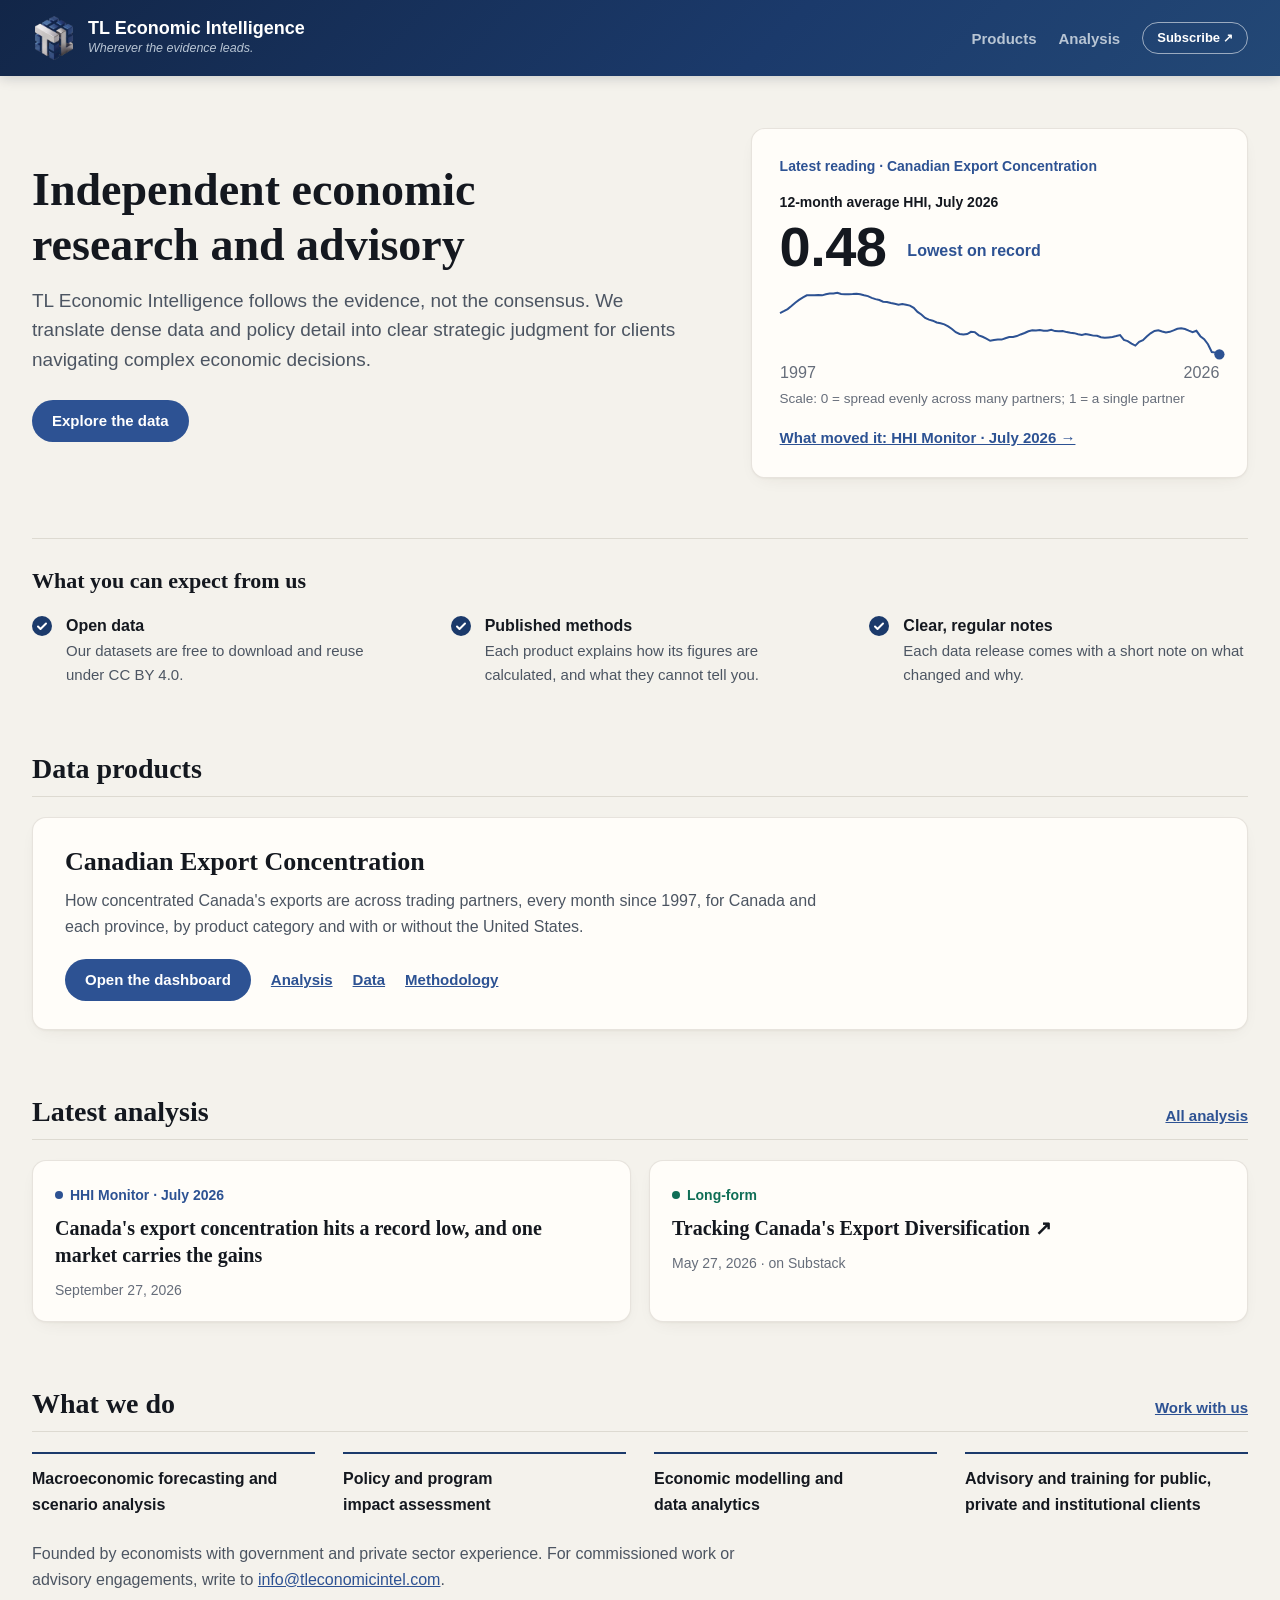
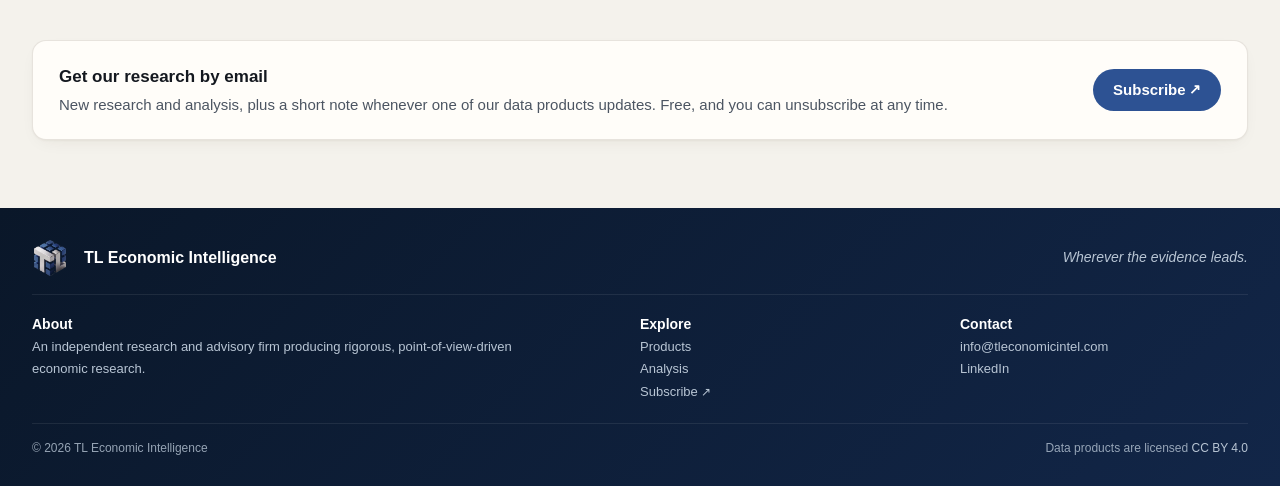
==== commit 0d2fde72: "Plain-language chart title; brand-neutral email box - Trend chart title says what it shows and follo" ====
--- a/index.html
+++ b/index.html
@@ -138,7 +138,7 @@
   <aside class="cta">
     <div class="cta-text">
       <p class="cta-title">Get our research by email</p>
-      <p class="cta-sub">New analysis, plus a short note with each Statistics Canada trade release. Free, and you can unsubscribe at any time.</p>
+      <p class="cta-sub">New research and analysis, plus a short note whenever one of our data products updates. Free, and you can unsubscribe at any time.</p>
     </div>
     <a class="btn" href="https://tleconomicintel.substack.com/subscribe">Subscribe<span class="tl-ext" aria-hidden="true">&#8599;</span><span class="tl-sr"> (on Substack)</span></a>
   </aside>
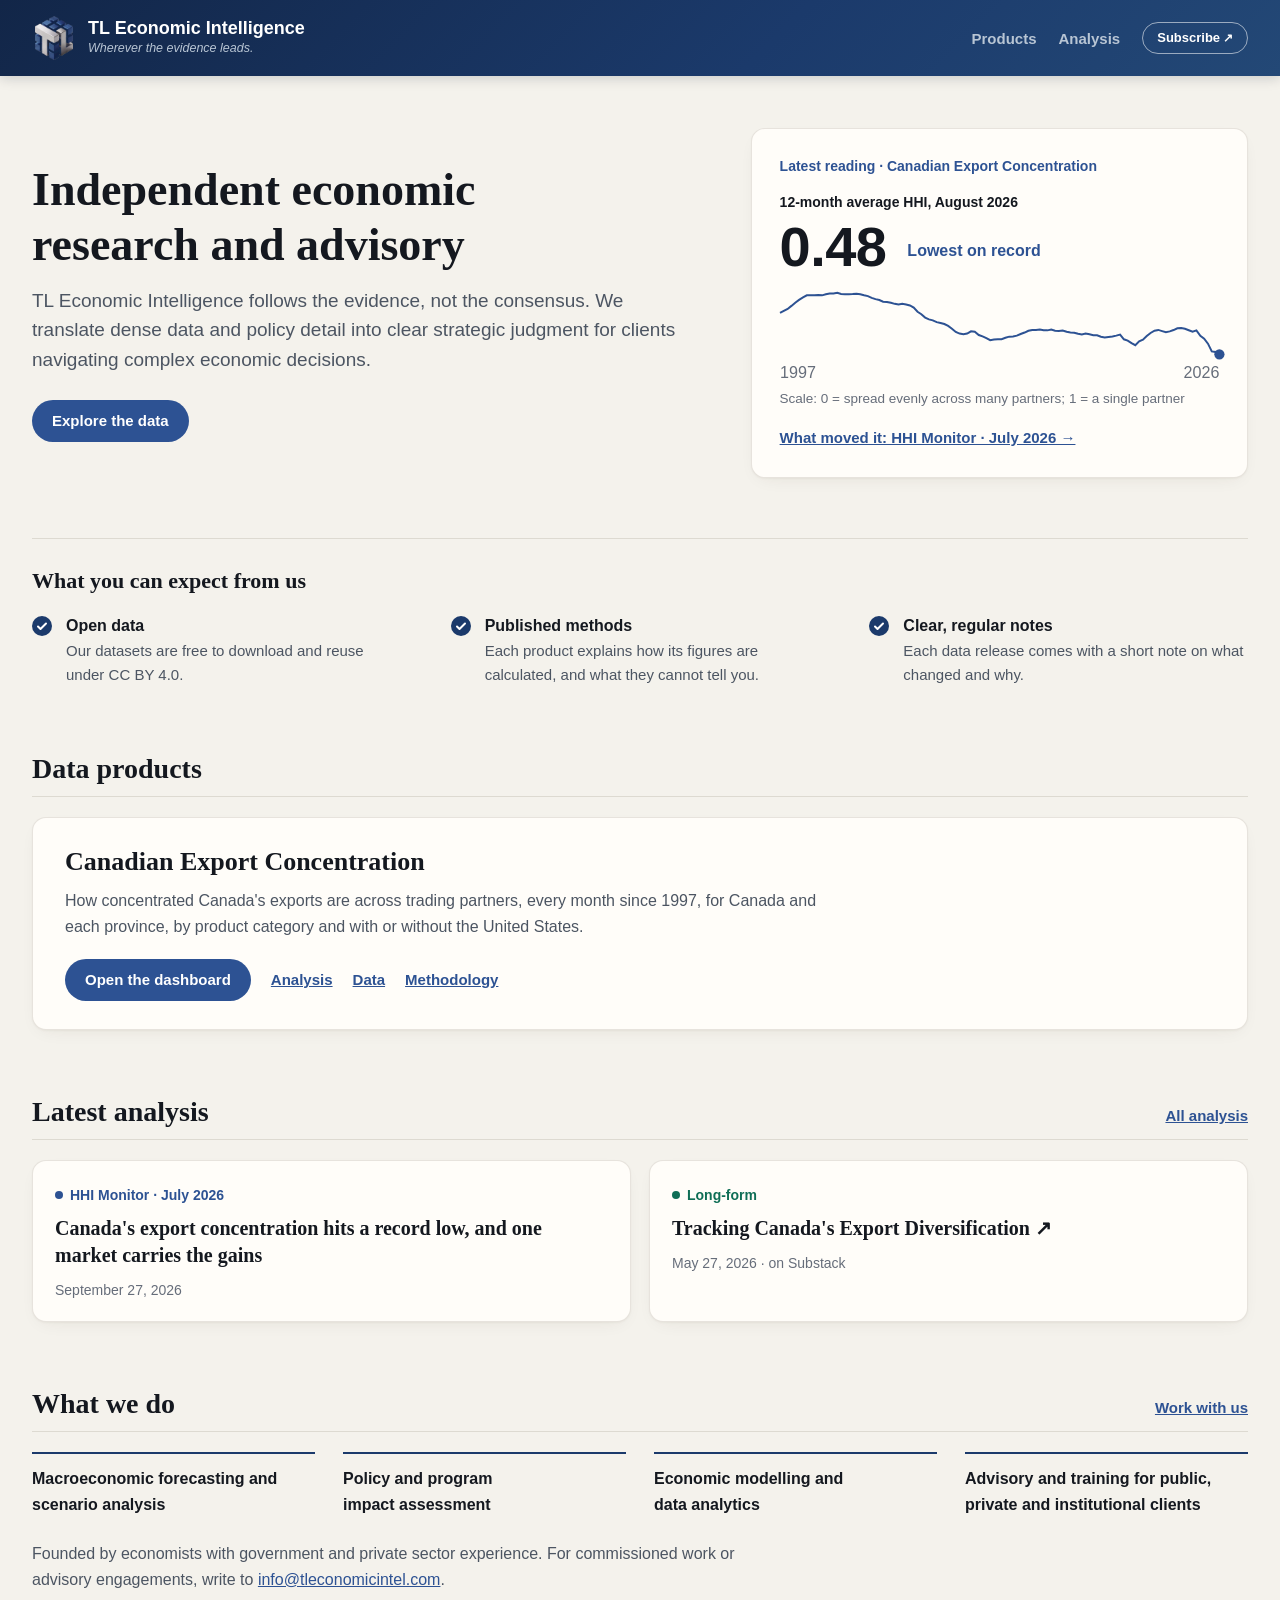
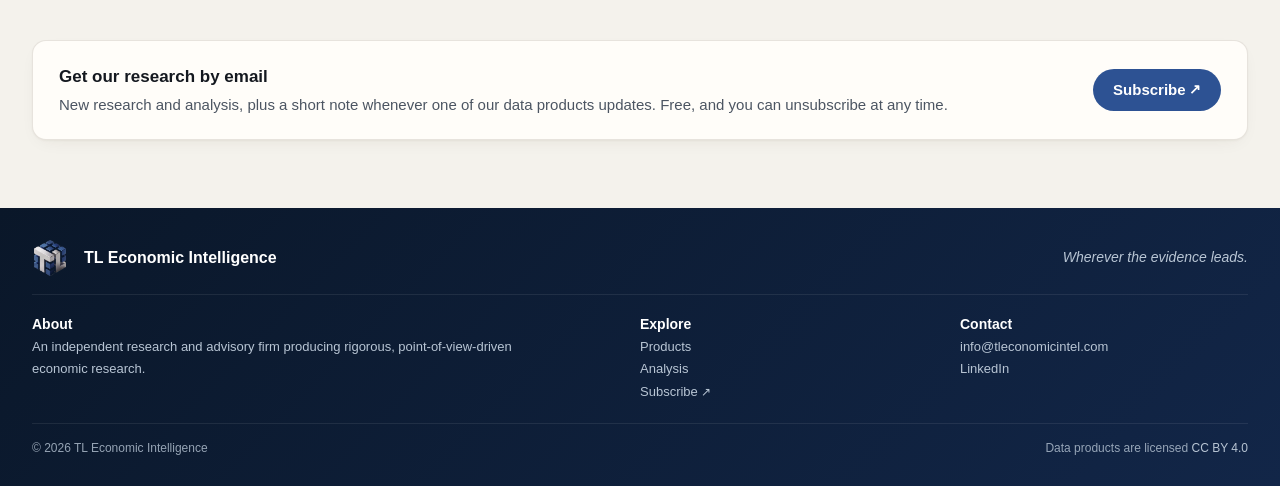
==== commit 2d990ef5: "Update HHI data (2026-10-06)" ====
--- a/index.html
+++ b/index.html
@@ -53,9 +53,9 @@
     
     <div class="panel reading">
       <p class="reading-kicker">Latest reading &middot; Canadian Export Concentration</p>
-      <p class="reading-label">12-month average HHI, July 2026</p>
+      <p class="reading-label">12-month average HHI, August 2026</p>
       <p class="reading-value">0.48 <span class="reading-status">Lowest on record</span></p>
-      <svg class="spark" viewBox="0 0 300 64" role="img" aria-label="12-month average HHI from 1997 to July 2026"><polyline class="spark-line" points="0.0,17.8 2.6,16.5 5.2,15.1 7.8,13.0 10.4,10.7 13.0,8.8 15.7,7.1 18.3,5.7 20.9,5.6 23.5,5.6 26.1,5.5 28.7,5.7 31.3,5.0 33.9,4.5 36.5,4.4 39.1,4.0 41.7,4.8 44.3,4.9 47.0,4.9 49.6,4.8 52.2,4.6 54.8,4.9 57.4,5.6 60.0,6.2 62.6,7.4 65.2,8.3 67.8,8.9 70.4,10.0 73.0,10.2 75.7,10.9 78.3,11.5 80.9,12.1 83.5,11.6 86.1,12.1 88.7,12.7 91.3,14.2 93.9,17.0 96.5,18.8 99.1,21.1 101.7,22.3 104.3,23.0 107.0,24.2 109.6,24.8 112.2,25.5 114.8,26.9 117.4,28.7 120.0,30.9 122.6,32.1 125.2,32.4 127.8,32.1 130.4,30.6 133.0,30.8 135.7,33.0 138.3,34.0 140.9,35.2 143.5,36.7 146.1,36.2 148.7,35.9 151.3,35.9 153.9,35.0 156.5,34.2 159.1,34.1 161.7,33.5 164.3,32.4 167.0,31.4 169.6,30.2 172.2,29.5 174.8,29.7 177.4,29.3 180.0,29.9 182.6,29.9 185.2,29.2 187.8,30.1 190.4,30.2 193.0,30.0 195.7,30.8 198.3,31.2 200.9,31.5 203.5,32.2 206.1,32.7 208.7,32.1 211.3,32.6 213.9,33.2 216.5,33.3 219.1,34.3 221.7,34.7 224.3,34.4 227.0,34.1 229.6,33.5 232.2,32.8 234.8,36.1 237.4,36.9 240.0,38.6 242.6,40.0 245.2,37.4 247.8,36.3 250.4,33.8 253.0,31.6 255.7,30.0 258.3,29.5 260.9,30.4 263.5,31.1 266.1,30.6 268.7,29.6 271.3,28.5 273.9,28.2 276.5,28.7 279.1,29.8 281.7,30.8 284.3,29.9 287.0,33.6 289.6,35.6 292.2,39.1 294.8,44.4 297.4,44.8 300.0,46.0"/><circle class="spark-dot" cx="300.0" cy="46.0" r="3.5"/><text class="spark-axis" x="0" y="62">1997</text><text class="spark-axis" x="300" y="62" text-anchor="end">2026</text></svg>
+      <svg class="spark" viewBox="0 0 300 64" role="img" aria-label="12-month average HHI from 1997 to August 2026"><polyline class="spark-line" points="0.0,17.7 2.6,16.3 5.2,15.0 7.8,12.9 10.4,10.7 13.0,8.8 15.7,7.1 18.3,5.7 20.9,5.6 23.5,5.6 26.1,5.5 28.7,5.7 31.3,5.0 33.9,4.5 36.5,4.4 39.1,4.0 41.7,4.8 44.3,4.9 47.0,4.9 49.6,4.8 52.2,4.6 54.8,4.9 57.4,5.6 60.0,6.2 62.6,7.4 65.2,8.3 67.8,8.9 70.4,10.0 73.0,10.2 75.7,10.8 78.3,11.5 80.9,12.0 83.5,11.5 86.1,12.0 88.7,12.6 91.3,14.1 93.9,16.9 96.5,18.6 99.1,20.9 101.7,22.1 104.3,22.8 107.0,24.0 109.6,24.6 112.2,25.3 114.8,26.6 117.4,28.5 120.0,30.7 122.6,31.8 125.2,32.2 127.8,31.8 130.4,30.3 133.0,30.6 135.7,32.8 138.3,33.7 140.9,34.9 143.5,36.3 146.1,35.9 148.7,35.6 151.3,35.6 153.9,34.7 156.5,33.9 159.1,33.8 161.7,33.2 164.3,32.1 167.0,31.1 169.6,29.9 172.2,29.3 174.8,29.4 177.4,29.1 180.0,29.6 182.6,29.6 185.2,29.0 187.8,29.8 190.4,30.0 193.0,29.7 195.7,30.6 198.3,31.0 200.9,31.2 203.5,31.9 206.1,32.4 208.7,31.8 211.3,32.3 213.9,32.9 216.5,33.0 219.1,34.0 221.7,34.4 224.3,34.1 227.0,33.8 229.6,33.2 232.2,32.5 234.8,35.7 237.4,36.6 240.0,38.3 242.6,39.7 245.2,37.1 247.8,36.0 250.4,33.5 253.0,31.4 255.7,29.8 258.3,29.3 260.9,30.1 263.5,30.9 266.1,30.3 268.7,29.4 271.3,28.2 273.9,28.0 276.5,28.5 279.1,29.5 281.7,30.5 284.3,29.6 287.0,33.3 289.6,35.3 292.2,38.7 294.8,44.0 297.4,44.4 300.0,46.0"/><circle class="spark-dot" cx="300.0" cy="46.0" r="3.5"/><text class="spark-axis" x="0" y="62">1997</text><text class="spark-axis" x="300" y="62" text-anchor="end">2026</text></svg>
       <p class="reading-context">Scale: 0 = spread evenly across many partners; <span class="tl-nowrap">1 = a single partner</span></p>
       <a class="reading-link" href="/analysis/hhi-monitor-2026-07/">What moved it: HHI Monitor · July 2026 &rarr;</a>
       
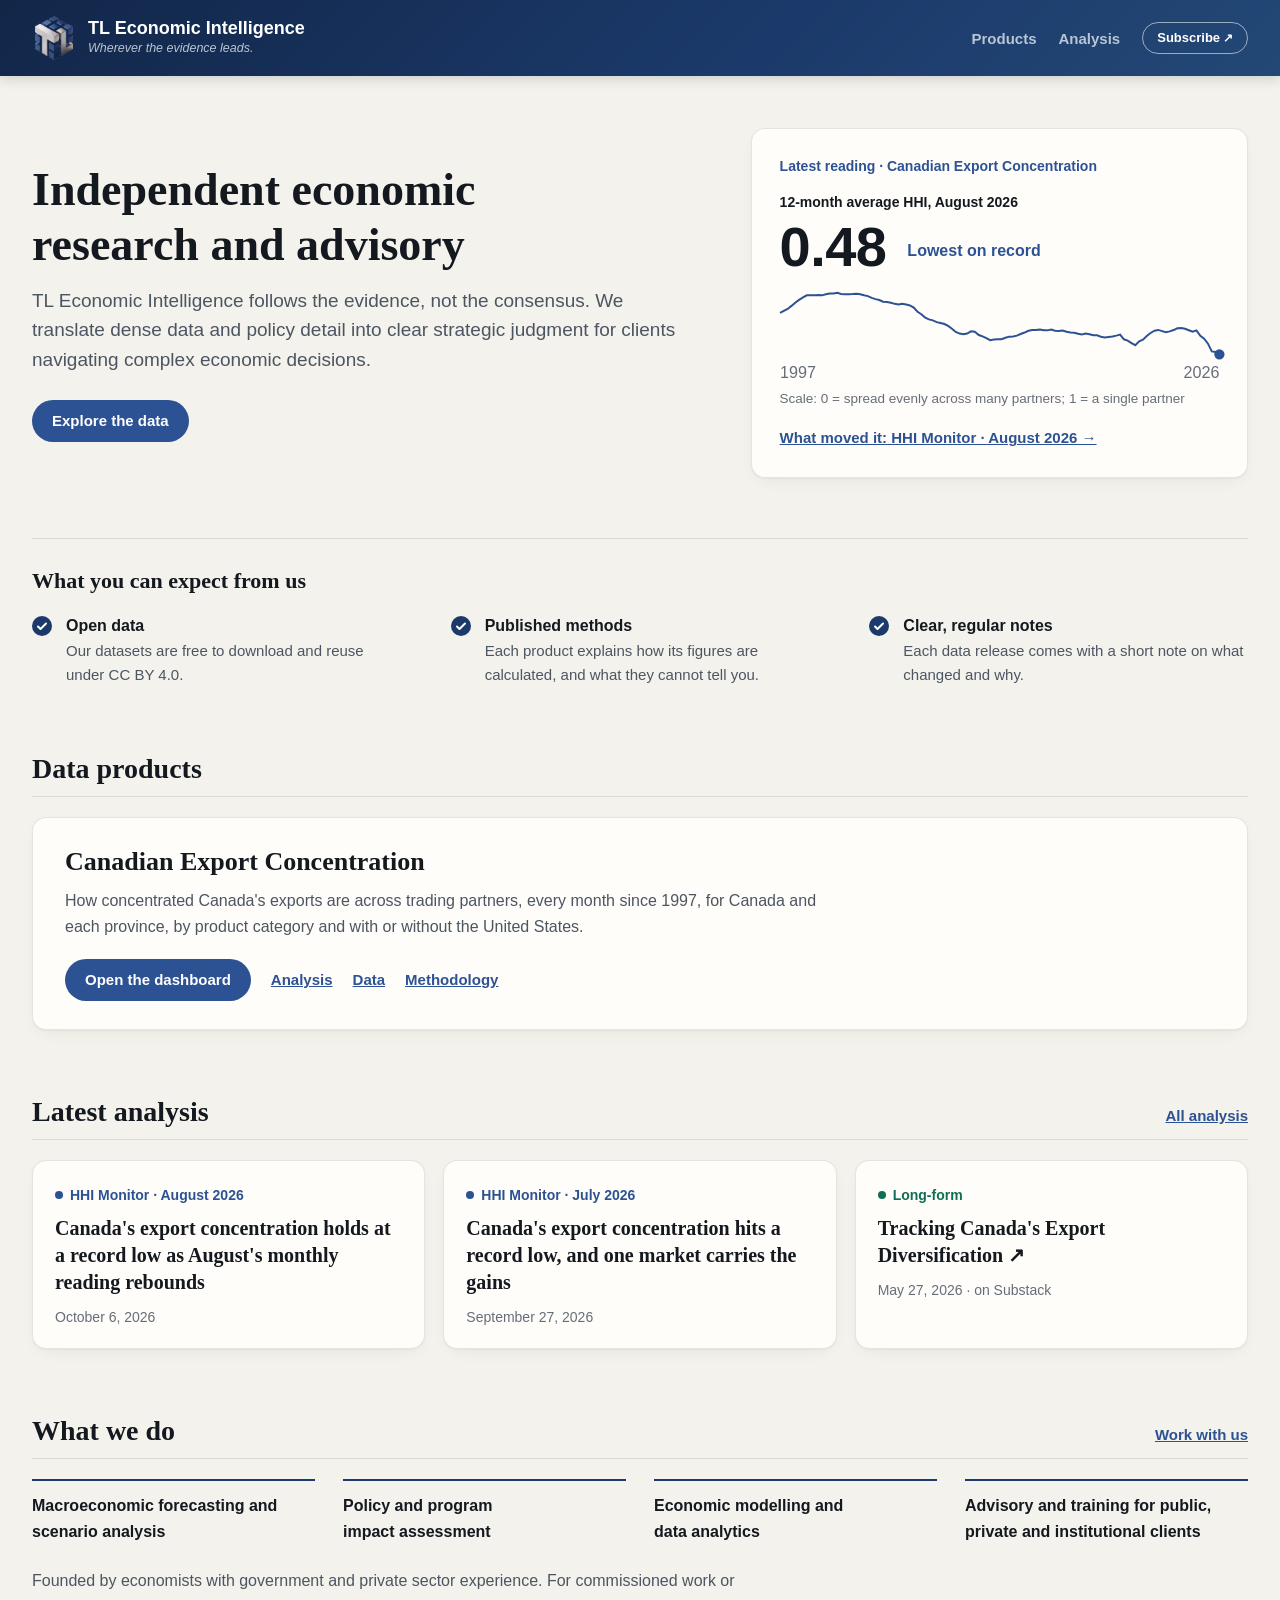
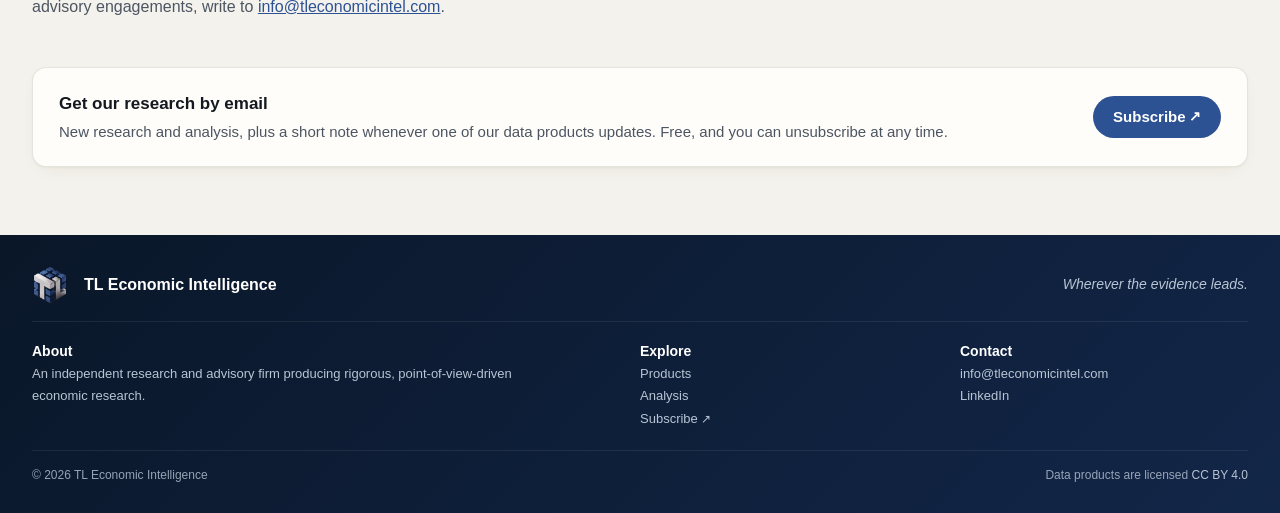
==== commit 63b98b66: "Publish the HHI Monitor for August 2026 Co-Authored-By: Claude Opus 5.5 <noreply@anthropic.com>" ====
--- a/index.html
+++ b/index.html
@@ -57,7 +57,7 @@
       <p class="reading-value">0.48 <span class="reading-status">Lowest on record</span></p>
       <svg class="spark" viewBox="0 0 300 64" role="img" aria-label="12-month average HHI from 1997 to August 2026"><polyline class="spark-line" points="0.0,17.7 2.6,16.3 5.2,15.0 7.8,12.9 10.4,10.7 13.0,8.8 15.7,7.1 18.3,5.7 20.9,5.6 23.5,5.6 26.1,5.5 28.7,5.7 31.3,5.0 33.9,4.5 36.5,4.4 39.1,4.0 41.7,4.8 44.3,4.9 47.0,4.9 49.6,4.8 52.2,4.6 54.8,4.9 57.4,5.6 60.0,6.2 62.6,7.4 65.2,8.3 67.8,8.9 70.4,10.0 73.0,10.2 75.7,10.8 78.3,11.5 80.9,12.0 83.5,11.5 86.1,12.0 88.7,12.6 91.3,14.1 93.9,16.9 96.5,18.6 99.1,20.9 101.7,22.1 104.3,22.8 107.0,24.0 109.6,24.6 112.2,25.3 114.8,26.6 117.4,28.5 120.0,30.7 122.6,31.8 125.2,32.2 127.8,31.8 130.4,30.3 133.0,30.6 135.7,32.8 138.3,33.7 140.9,34.9 143.5,36.3 146.1,35.9 148.7,35.6 151.3,35.6 153.9,34.7 156.5,33.9 159.1,33.8 161.7,33.2 164.3,32.1 167.0,31.1 169.6,29.9 172.2,29.3 174.8,29.4 177.4,29.1 180.0,29.6 182.6,29.6 185.2,29.0 187.8,29.8 190.4,30.0 193.0,29.7 195.7,30.6 198.3,31.0 200.9,31.2 203.5,31.9 206.1,32.4 208.7,31.8 211.3,32.3 213.9,32.9 216.5,33.0 219.1,34.0 221.7,34.4 224.3,34.1 227.0,33.8 229.6,33.2 232.2,32.5 234.8,35.7 237.4,36.6 240.0,38.3 242.6,39.7 245.2,37.1 247.8,36.0 250.4,33.5 253.0,31.4 255.7,29.8 258.3,29.3 260.9,30.1 263.5,30.9 266.1,30.3 268.7,29.4 271.3,28.2 273.9,28.0 276.5,28.5 279.1,29.5 281.7,30.5 284.3,29.6 287.0,33.3 289.6,35.3 292.2,38.7 294.8,44.0 297.4,44.4 300.0,46.0"/><circle class="spark-dot" cx="300.0" cy="46.0" r="3.5"/><text class="spark-axis" x="0" y="62">1997</text><text class="spark-axis" x="300" y="62" text-anchor="end">2026</text></svg>
       <p class="reading-context">Scale: 0 = spread evenly across many partners; <span class="tl-nowrap">1 = a single partner</span></p>
-      <a class="reading-link" href="/analysis/hhi-monitor-2026-07/">What moved it: HHI Monitor · July 2026 &rarr;</a>
+      <a class="reading-link" href="/analysis/hhi-monitor-2026-08/">What moved it: HHI Monitor · August 2026 &rarr;</a>
       
     </div>
     
@@ -102,6 +102,12 @@
       <a href="/analysis/">All analysis</a>
     </div>
     <div class="latest-grid">
+    
+      <article class="latest-card">
+        <p class="hub-type" data-type="monitor">HHI Monitor · August 2026</p>
+        <h3><a class="card-link" href="/analysis/hhi-monitor-2026-08/">Canada&#39;s export concentration holds at a record low as August&#39;s monthly reading rebounds</a></h3>
+        <p class="latest-date">October 6, 2026</p>
+      </article>
     
       <article class="latest-card">
         <p class="hub-type" data-type="monitor">HHI Monitor · July 2026</p>
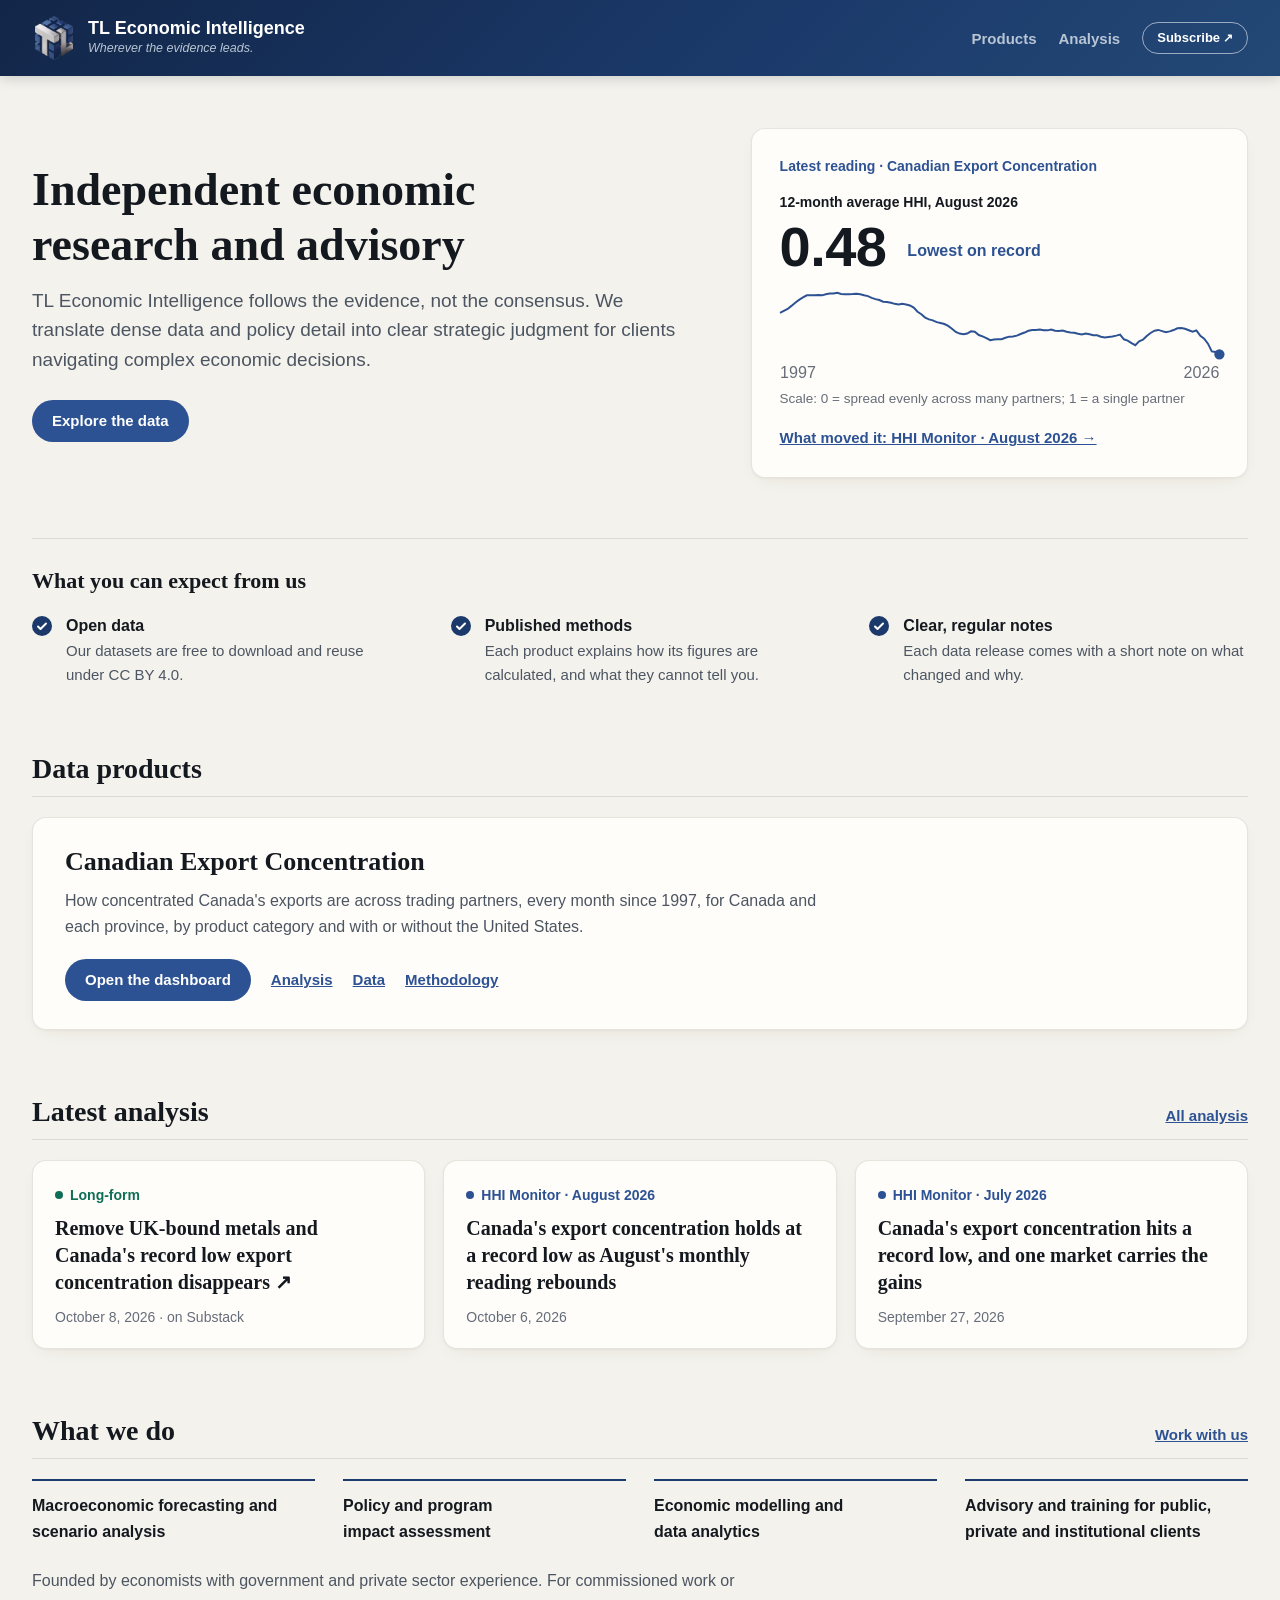
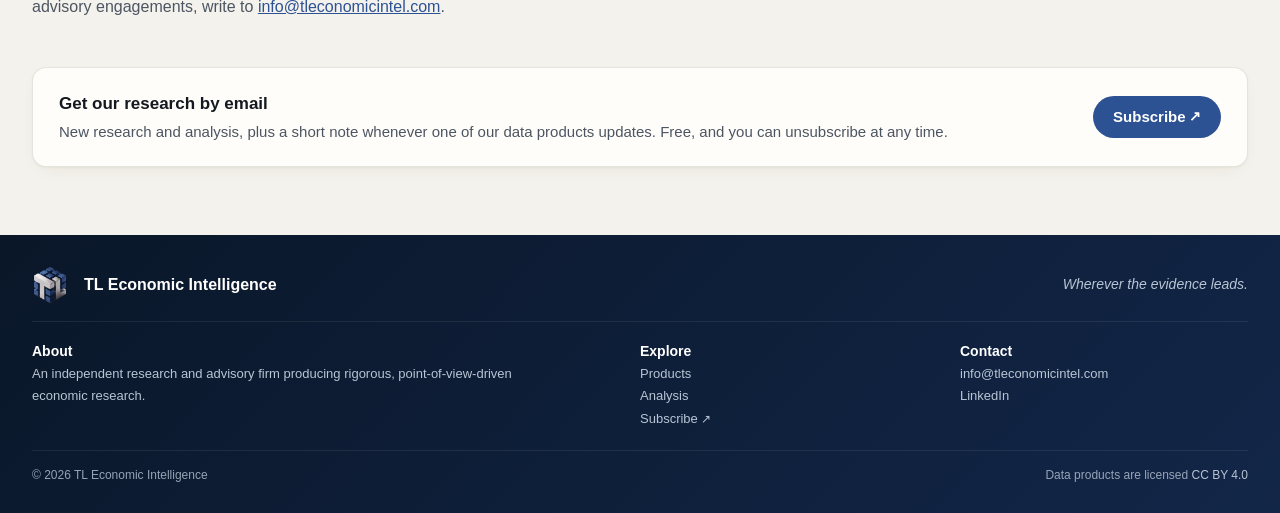
==== commit dc7b1636: "Add one-route long-form to the analysis pages Co-Authored-By: Claude Opus 5.5 <noreply@anthropic.com" ====
--- a/index.html
+++ b/index.html
@@ -104,6 +104,12 @@
     <div class="latest-grid">
     
       <article class="latest-card">
+        <p class="hub-type" data-type="longform">Long-form</p>
+        <h3><a class="card-link" href="https://tleconomicintel.substack.com/p/remove-uk-bound-metals-and-canadas" rel="noopener">Remove UK-bound metals and Canada&#39;s record low export concentration disappears &#8599;</a></h3>
+        <p class="latest-date">October 8, 2026 &middot; on Substack</p>
+      </article>
+    
+      <article class="latest-card">
         <p class="hub-type" data-type="monitor">HHI Monitor · August 2026</p>
         <h3><a class="card-link" href="/analysis/hhi-monitor-2026-08/">Canada&#39;s export concentration holds at a record low as August&#39;s monthly reading rebounds</a></h3>
         <p class="latest-date">October 6, 2026</p>
@@ -113,12 +119,6 @@
         <p class="hub-type" data-type="monitor">HHI Monitor · July 2026</p>
         <h3><a class="card-link" href="/analysis/hhi-monitor-2026-07/">Canada&#39;s export concentration hits a record low, and one market carries the gains</a></h3>
         <p class="latest-date">September 27, 2026</p>
-      </article>
-    
-      <article class="latest-card">
-        <p class="hub-type" data-type="longform">Long-form</p>
-        <h3><a class="card-link" href="https://tleconomicintel.substack.com/p/tracking-canadas-export-diversification" rel="noopener">Tracking Canada&#39;s Export Diversification &#8599;</a></h3>
-        <p class="latest-date">May 27, 2026 &middot; on Substack</p>
       </article>
     
     </div>
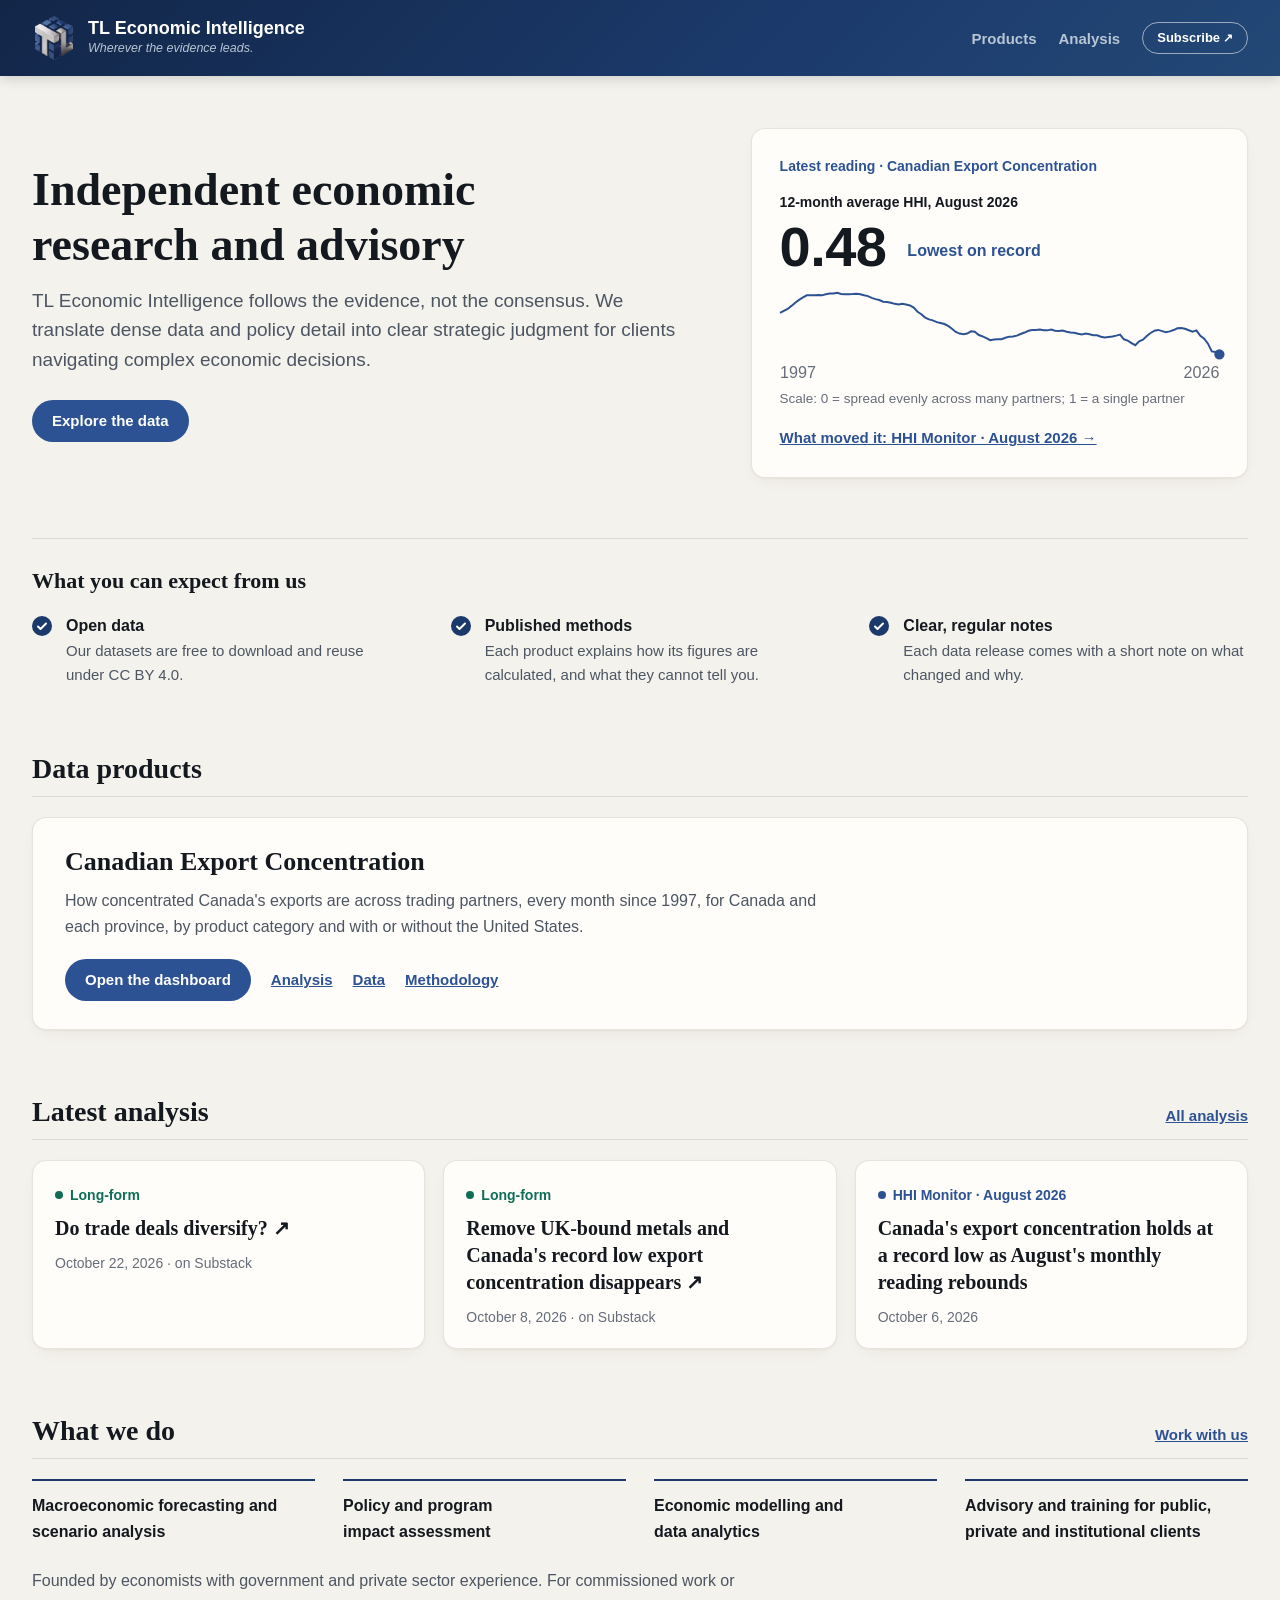
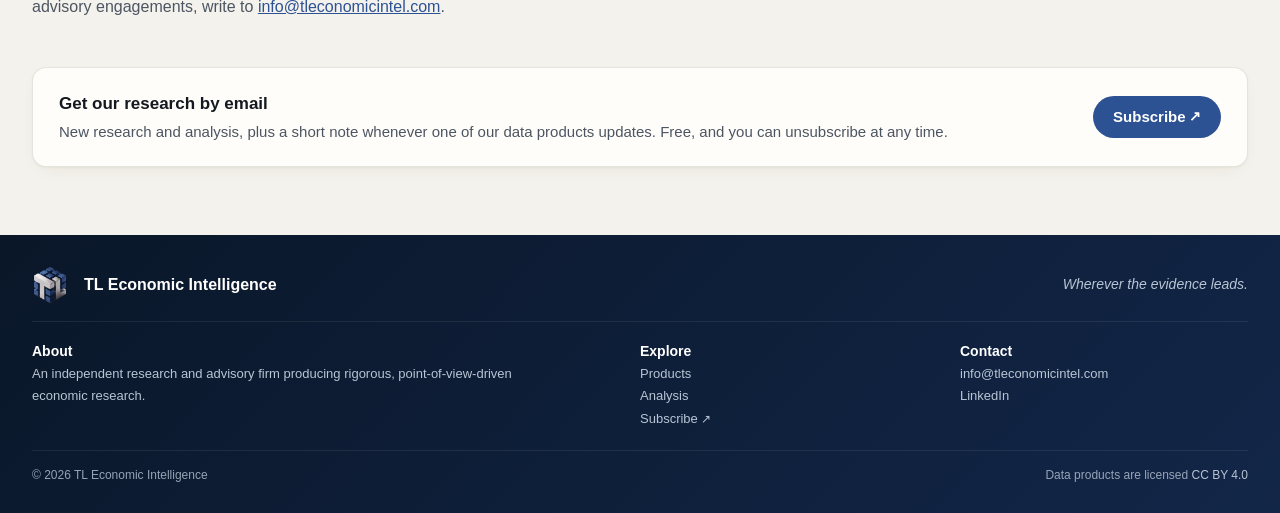
==== commit 68beec48: "Add long-form: Do trade deals diversify? (CETA and CPTPP)" ====
--- a/index.html
+++ b/index.html
@@ -105,6 +105,12 @@
     
       <article class="latest-card">
         <p class="hub-type" data-type="longform">Long-form</p>
+        <h3><a class="card-link" href="https://tleconomicintel.substack.com/p/do-trade-deals-diversify" rel="noopener">Do trade deals diversify? &#8599;</a></h3>
+        <p class="latest-date">October 22, 2026 &middot; on Substack</p>
+      </article>
+    
+      <article class="latest-card">
+        <p class="hub-type" data-type="longform">Long-form</p>
         <h3><a class="card-link" href="https://tleconomicintel.substack.com/p/remove-uk-bound-metals-and-canadas" rel="noopener">Remove UK-bound metals and Canada&#39;s record low export concentration disappears &#8599;</a></h3>
         <p class="latest-date">October 8, 2026 &middot; on Substack</p>
       </article>
@@ -113,12 +119,6 @@
         <p class="hub-type" data-type="monitor">HHI Monitor · August 2026</p>
         <h3><a class="card-link" href="/analysis/hhi-monitor-2026-08/">Canada&#39;s export concentration holds at a record low as August&#39;s monthly reading rebounds</a></h3>
         <p class="latest-date">October 6, 2026</p>
-      </article>
-    
-      <article class="latest-card">
-        <p class="hub-type" data-type="monitor">HHI Monitor · July 2026</p>
-        <h3><a class="card-link" href="/analysis/hhi-monitor-2026-07/">Canada&#39;s export concentration hits a record low, and one market carries the gains</a></h3>
-        <p class="latest-date">September 27, 2026</p>
       </article>
     
     </div>
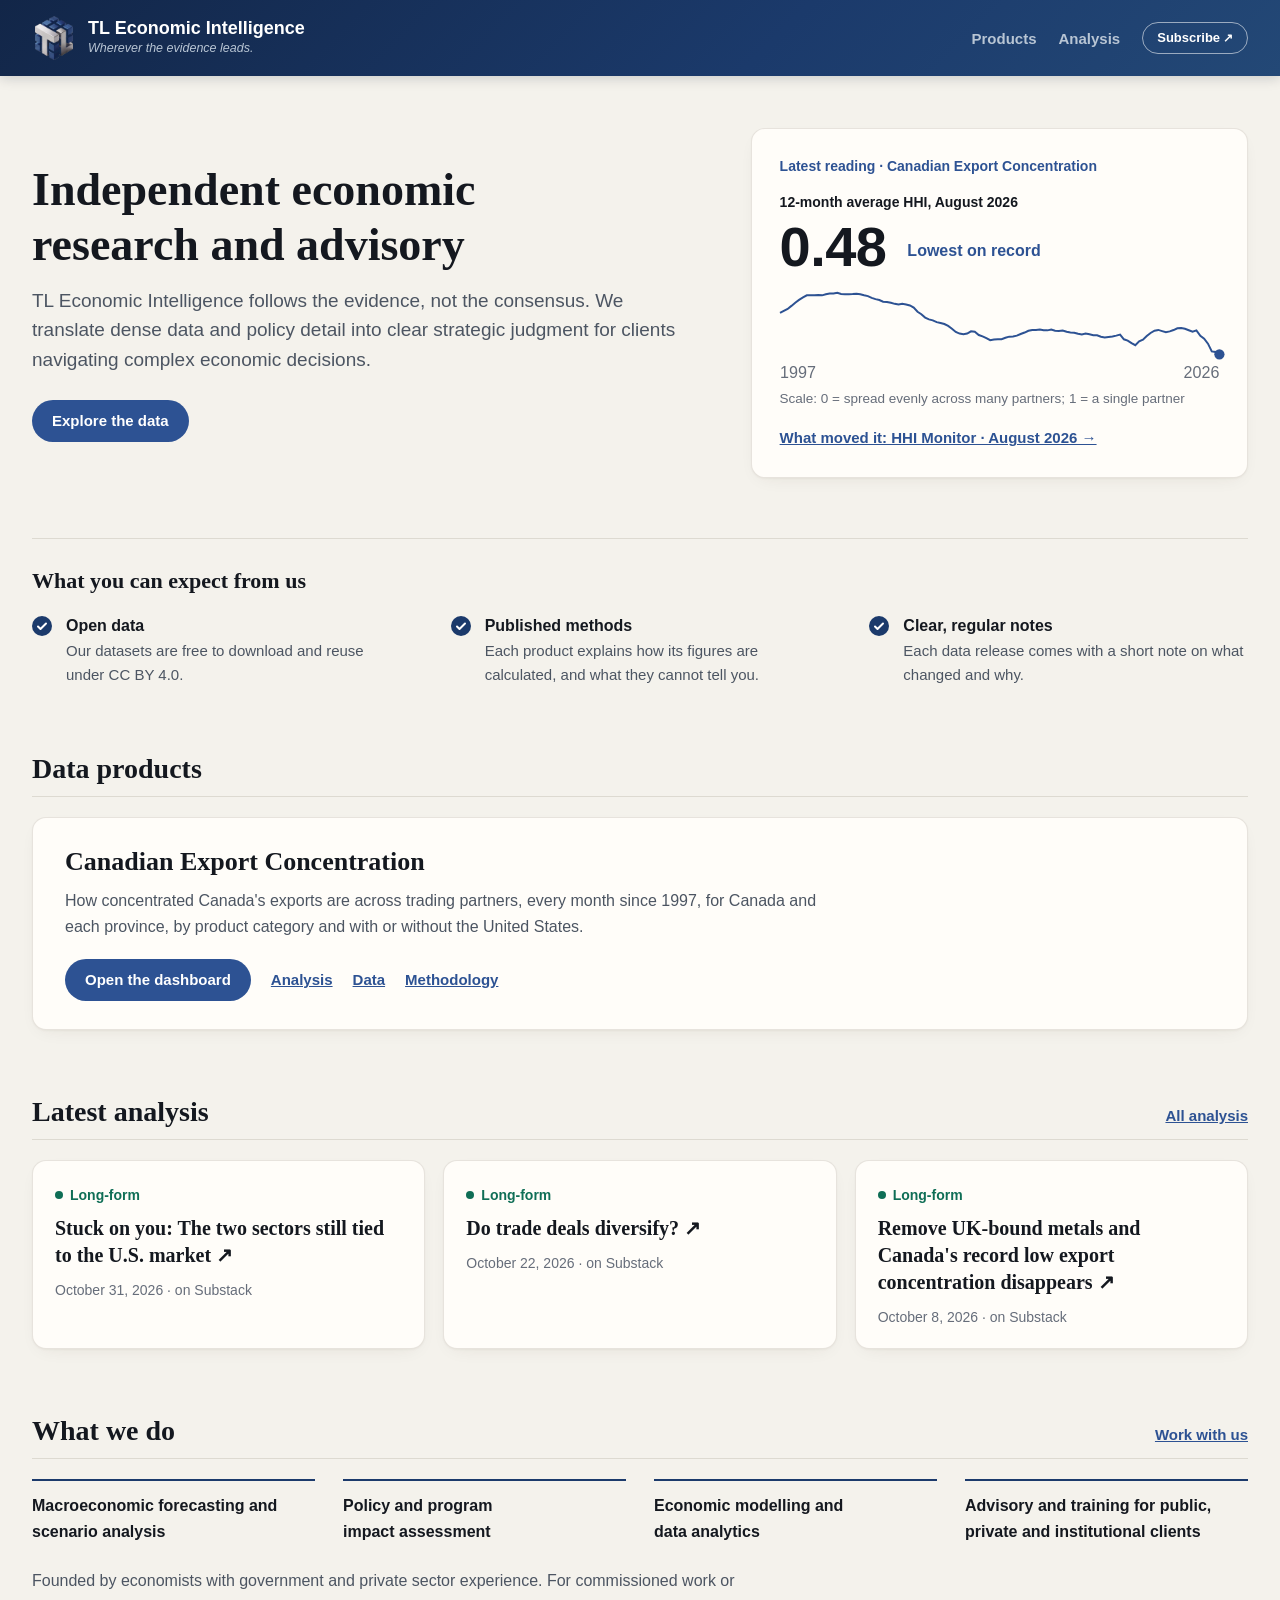
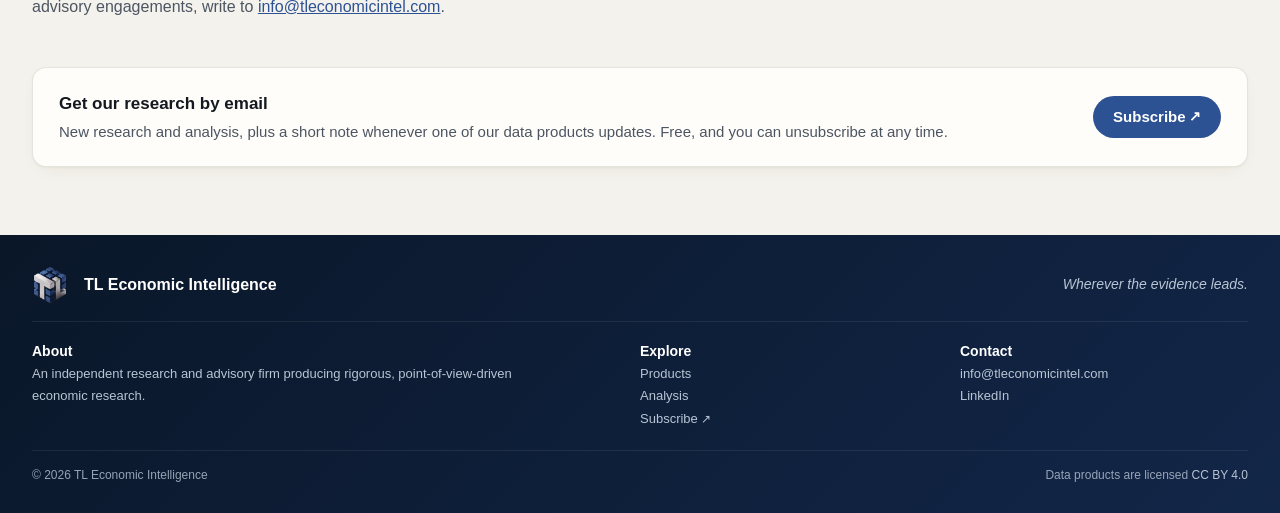
==== commit b341b1df: "Add long-form: Stuck on you (2026-10-31)" ====
--- a/index.html
+++ b/index.html
@@ -105,6 +105,12 @@
     
       <article class="latest-card">
         <p class="hub-type" data-type="longform">Long-form</p>
+        <h3><a class="card-link" href="https://tleconomicintel.substack.com/p/stuck-on-you-the-two-sectors-still" rel="noopener">Stuck on you: The two sectors still tied to the U.S. market &#8599;</a></h3>
+        <p class="latest-date">October 31, 2026 &middot; on Substack</p>
+      </article>
+    
+      <article class="latest-card">
+        <p class="hub-type" data-type="longform">Long-form</p>
         <h3><a class="card-link" href="https://tleconomicintel.substack.com/p/do-trade-deals-diversify" rel="noopener">Do trade deals diversify? &#8599;</a></h3>
         <p class="latest-date">October 22, 2026 &middot; on Substack</p>
       </article>
@@ -113,12 +119,6 @@
         <p class="hub-type" data-type="longform">Long-form</p>
         <h3><a class="card-link" href="https://tleconomicintel.substack.com/p/remove-uk-bound-metals-and-canadas" rel="noopener">Remove UK-bound metals and Canada&#39;s record low export concentration disappears &#8599;</a></h3>
         <p class="latest-date">October 8, 2026 &middot; on Substack</p>
-      </article>
-    
-      <article class="latest-card">
-        <p class="hub-type" data-type="monitor">HHI Monitor · August 2026</p>
-        <h3><a class="card-link" href="/analysis/hhi-monitor-2026-08/">Canada&#39;s export concentration holds at a record low as August&#39;s monthly reading rebounds</a></h3>
-        <p class="latest-date">October 6, 2026</p>
       </article>
     
     </div>
